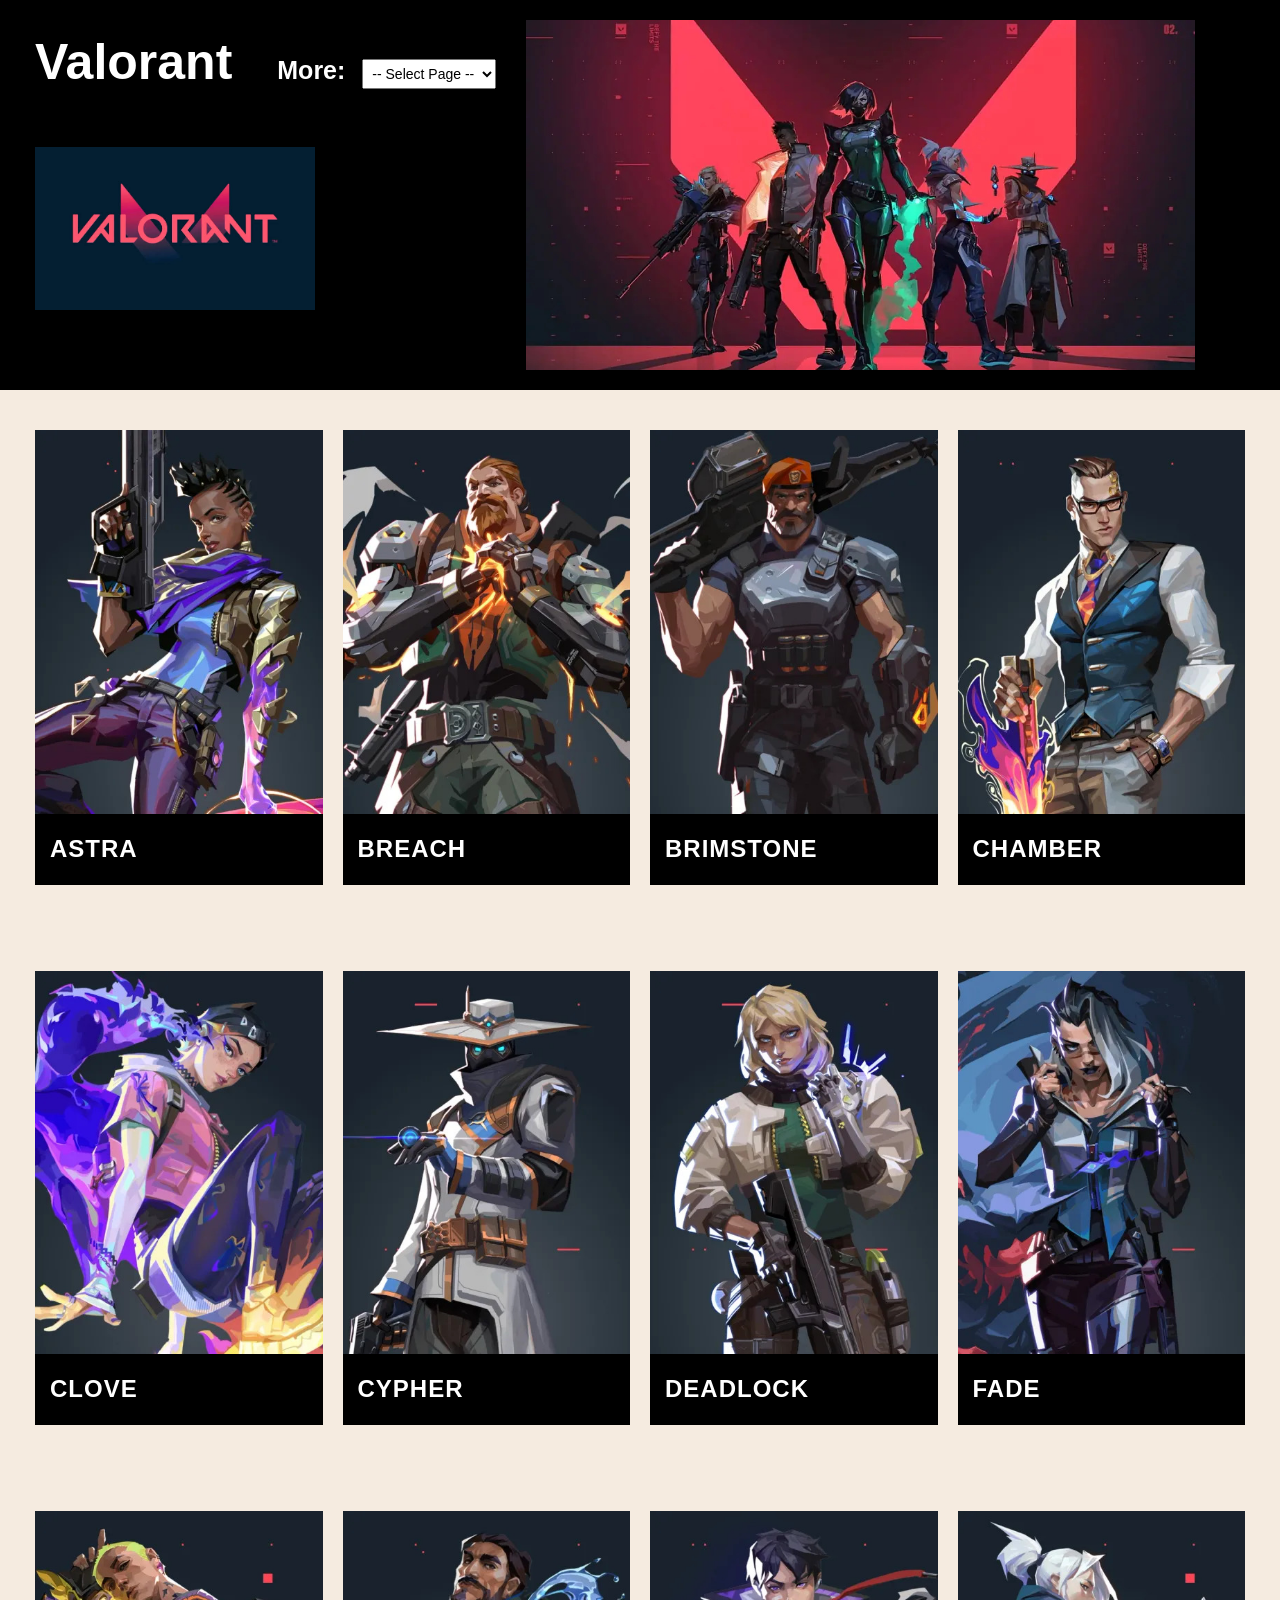
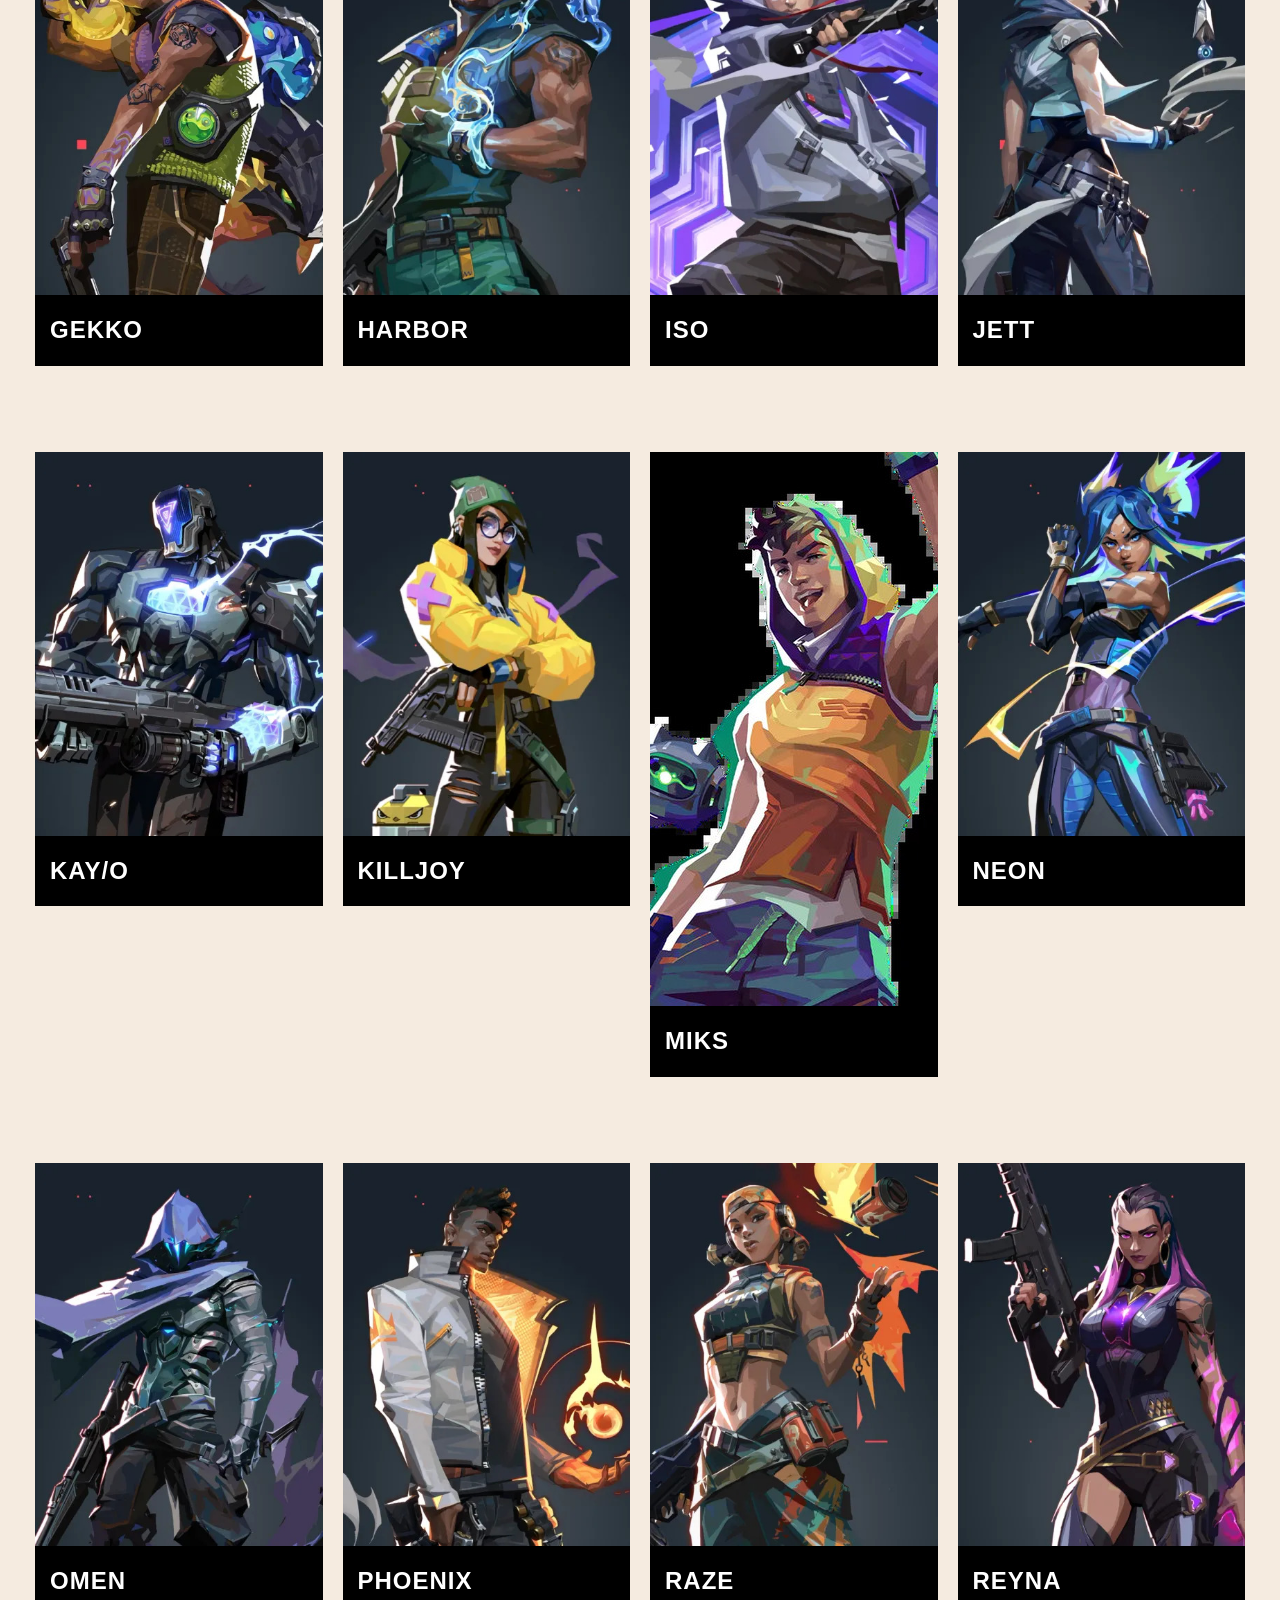
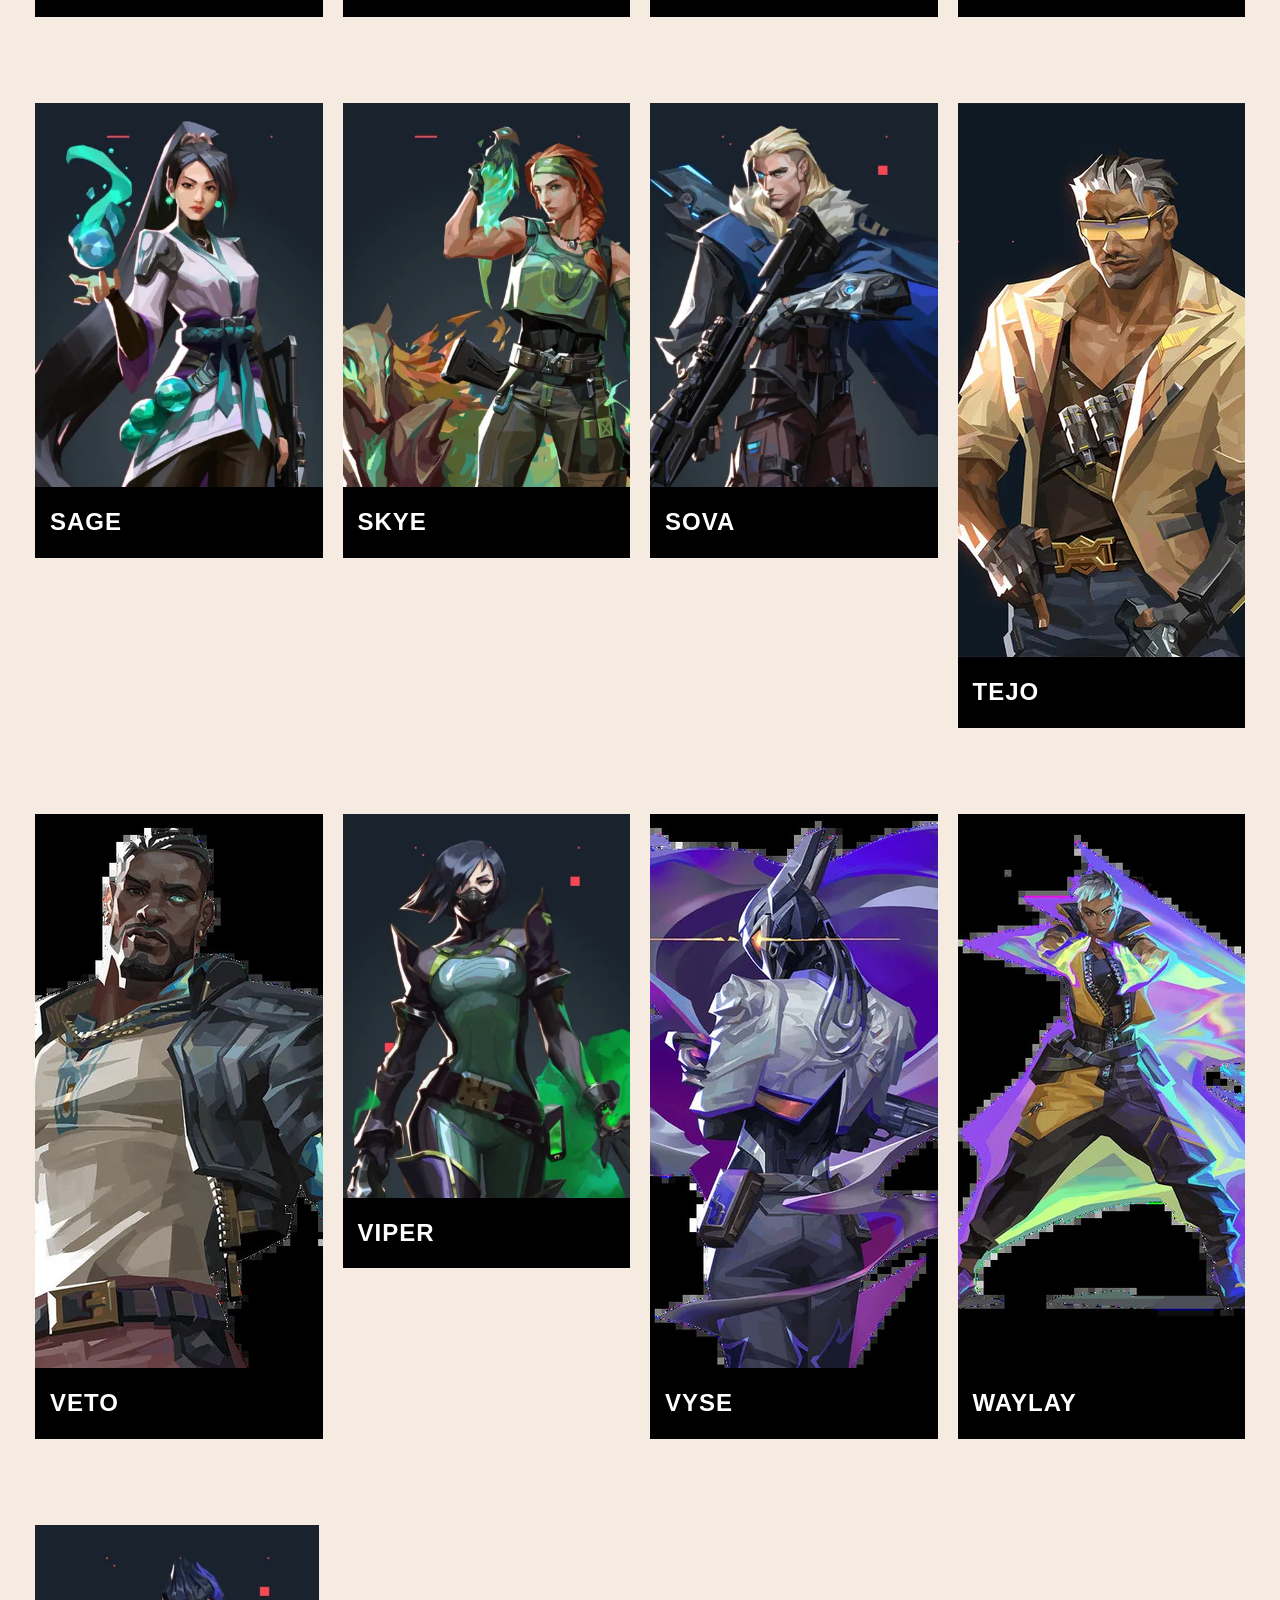
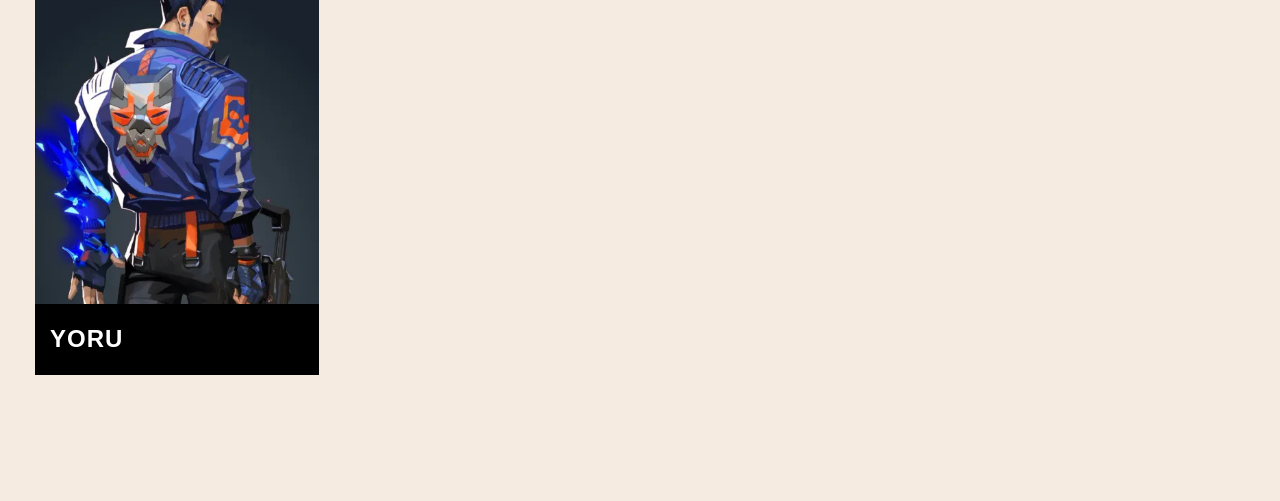
==== agents.html @ a20f8af3 "Update agents.html" ====
<!DOCTYPE html>
<html lang="en">

<head>
    <meta charset="UTF-8">
    <meta http-equiv="X-UA-Compatible" content="IE=edge">
    <meta name="viewport" content="width=device-width, initial-scale=1.0">
    <title>VALORANT</title>
    <link rel="stylesheet" href="style.css">
</head>

<body>
     <div class="head">
        <div class="head-banner">
            <div class="text">
                <h1 id="main" style="font-size: 50px; margin: 0;">Valorant</h1>
                <div class="more-select" style="font-size: 25px; font-weight: bold;">
                    <label for="more-pages">More: </label>
                    <select id="more-pages" class="more-pages" onchange="if (this.value) window.location.href=this.value;">
                        <option value="">-- Select Page --</option>
                        <option value="index.html">Home</option>
                        <option value="agents.html">Agents Gallery</option>
                        <option value="maps.html">Maps</option>
                    </select>
                </div>
            </div>
                <img src="images/logo.jpg" alt="Logo" class="logo">
        </div>
        <img src="images/valorant.jpg" alt="valorant" style="max-height: 350px; width: auto; object-fit: contain; display: block; flex-shrink: 0;">
    </div>
  <main>
    <div style="display: flex; gap: 20px; width: 100%; margin-bottom: 30px; align-items: stretch;"">
      <div style="flex: 1; display: flex; flex-direction: column;">
        <img src="images/astra.jpg" alt="astra" style="width: 100%; height: auto; display: block; object-fit: cover;">
        <div style="background-color: #000000; padding: 15px;">
            <h3 style="font-family: 'Impact', 'Arial Black', sans-serif; font-size: 24px; text-transform: uppercase; letter-spacing: 1px; color: #ffffff; margin: 0;">ASTRA</h3>
        </div>
      </div>
      <div style="flex: 1; display: flex; flex-direction: column;">
        <img src="images/breach.jpg" alt="breach" style="width: 100%; height: auto; display: block; object-fit: cover;">
        <div style="background-color: #000000; padding: 15px;">
            <h3 style="font-family: 'Impact', 'Arial Black', sans-serif; font-size: 24px; text-transform: uppercase; letter-spacing: 1px; color: #ffffff; margin: 0;">BREACH</h3>
        </div>
      </div>
      <div style="flex: 1; display: flex; flex-direction: column;">
        <img src="images/brimstone.jpg" alt="brimstone" style="width: 100%; height: auto; display: block; object-fit: cover;">
        <div style="background-color: #000000; padding: 15px;">
            <h3 style="font-family: 'Impact', 'Arial Black', sans-serif; font-size: 24px; text-transform: uppercase; letter-spacing: 1px; color: #ffffff; margin: 0;">BRIMSTONE</h3>
        </div>
      </div>
      <div style="flex: 1; display: flex; flex-direction: column;">
        <img src="images/chamber.jpg" alt="chamber" style="width: 100%; height: auto; display: block; object-fit: cover;">
        <div style="background-color: #000000; padding: 15px;">
            <h3 style="font-family: 'Impact', 'Arial Black', sans-serif; font-size: 24px; text-transform: uppercase; letter-spacing: 1px; color: #ffffff; margin: 0;">CHAMBER</h3>
        </div>
    </div>
    </div>

  <div style="display: flex; gap: 20px; width: 100%; margin-bottom: 30px; align-items: stretch;"">
      <div style="flex: 1; display: flex; flex-direction: column;">
        <img src="images/clove.jpg" alt="clove" style="width: 100%; height: auto; display: block; object-fit: cover;">
        <div style="background-color: #000000; padding: 15px;">
            <h3 style="font-family: 'Impact', 'Arial Black', sans-serif; font-size: 24px; text-transform: uppercase; letter-spacing: 1px; color: #ffffff; margin: 0;">CLOVE</h3>
        </div>
      </div>
      <div style="flex: 1; display: flex; flex-direction: column;">
        <img src="images/cypher.jpg" alt="cypher" style="width: 100%; height: auto; display: block; object-fit: cover;">
        <div style="background-color: #000000; padding: 15px;">
            <h3 style="font-family: 'Impact', 'Arial Black', sans-serif; font-size: 24px; text-transform: uppercase; letter-spacing: 1px; color: #ffffff; margin: 0;">CYPHER</h3>
        </div>
      </div>
      <div style="flex: 1; display: flex; flex-direction: column;">
        <img src="images/deadlock.jpg" alt="deadlock" style="width: 100%; height: auto; display: block; object-fit: cover;">
        <div style="background-color: #000000; padding: 15px;">
            <h3 style="font-family: 'Impact', 'Arial Black', sans-serif; font-size: 24px; text-transform: uppercase; letter-spacing: 1px; color: #ffffff; margin: 0;">DEADLOCK</h3>
        </div>
      </div>
      <div style="flex: 1; display: flex; flex-direction: column;">
        <img src="images/fade.jpg" alt="fade" style="width: 100%; height: auto; display: block; object-fit: cover;">
        <div style="background-color: #000000; padding: 15px;">
            <h3 style="font-family: 'Impact', 'Arial Black', sans-serif; font-size: 24px; text-transform: uppercase; letter-spacing: 1px; color: #ffffff; margin: 0;">FADE</h3>
        </div>
    </div>
  </div>

    <div style="display: flex; gap: 20px; width: 100%; margin-bottom: 30px; align-items: stretch;"">
      <div style="flex: 1; display: flex; flex-direction: column;">
        <img src="images/gekko.jpg" alt="gekko" style="width: 100%; height: auto; display: block; object-fit: cover;">
        <div style="background-color: #000000; padding: 15px;">
            <h3 style="font-family: 'Impact', 'Arial Black', sans-serif; font-size: 24px; text-transform: uppercase; letter-spacing: 1px; color: #ffffff; margin: 0;">GEKKO</h3>
        </div>
      </div>
      <div style="flex: 1; display: flex; flex-direction: column;">
        <img src="images/harbor.jpg" alt="harbor" style="width: 100%; height: auto; display: block; object-fit: cover;">
        <div style="background-color: #000000; padding: 15px;">
            <h3 style="font-family: 'Impact', 'Arial Black', sans-serif; font-size: 24px; text-transform: uppercase; letter-spacing: 1px; color: #ffffff; margin: 0;">HARBOR</h3>
        </div>
      </div>
      <div style="flex: 1; display: flex; flex-direction: column;">
        <img src="images/iso.jpg" alt="iso" style="width: 100%; height: auto; display: block; object-fit: cover;">
        <div style="background-color: #000000; padding: 15px;">
            <h3 style="font-family: 'Impact', 'Arial Black', sans-serif; font-size: 24px; text-transform: uppercase; letter-spacing: 1px; color: #ffffff; margin: 0;">ISO</h3>
        </div>
      </div>
      <div style="flex: 1; display: flex; flex-direction: column;">
        <img src="images/jett.jpg" alt="jett" style="width: 100%; height: auto; display: block; object-fit: cover;">
        <div style="background-color: #000000; padding: 15px;">
            <h3 style="font-family: 'Impact', 'Arial Black', sans-serif; font-size: 24px; text-transform: uppercase; letter-spacing: 1px; color: #ffffff; margin: 0;">JETT</h3>
        </div>
    </div>
    </div>

    <div style="display: flex; gap: 20px; width: 100%; margin-bottom: 30px; align-items: stretch;"">
      <div style="flex: 1; display: flex; flex-direction: column;">
        <img src="images/kayo.jpg" alt="kayo" style="width: 100%; height: auto; display: block; object-fit: cover;">
        <div style="background-color: #000000; padding: 15px;">
            <h3 style="font-family: 'Impact', 'Arial Black', sans-serif; font-size: 24px; text-transform: uppercase; letter-spacing: 1px; color: #ffffff; margin: 0;">KAY/O</h3>
        </div>
      </div>
      <div style="flex: 1; display: flex; flex-direction: column;">
        <img src="images/killjoy.jpg" alt="killjoy" style="width: 100%; height: auto; display: block; object-fit: cover;">
        <div style="background-color: #000000; padding: 15px;">
            <h3 style="font-family: 'Impact', 'Arial Black', sans-serif; font-size: 24px; text-transform: uppercase; letter-spacing: 1px; color: #ffffff; margin: 0;">KILLJOY</h3>
        </div>
      </div>
      <div style="flex: 1; display: flex; flex-direction: column;">
        <img src="images/miks.jpg" alt="miks" style="width: 100%; height: 554px; display: block; object-fit: cover;">
        <div style="background-color: #000000; padding: 15px;">
            <h3 style="font-family: 'Impact', 'Arial Black', sans-serif; font-size: 24px; text-transform: uppercase; letter-spacing: 1px; color: #ffffff; margin: 0;">MIKS</h3>
        </div>
      </div>
      <div style="flex: 1; display: flex; flex-direction: column;">
        <img src="images/neon.jpg" alt="neon" style="width: 100%; height: auto; display: block; object-fit: cover;">
        <div style="background-color: #000000; padding: 15px;">
            <h3 style="font-family: 'Impact', 'Arial Black', sans-serif; font-size: 24px; text-transform: uppercase; letter-spacing: 1px; color: #ffffff; margin: 0;">NEON</h3>
        </div>
    </div>
</div>

    <div style="display: flex; gap: 20px; width: 100%; margin-bottom: 30px; align-items: stretch;"">
      <div style="flex: 1; display: flex; flex-direction: column;">
        <img src="images/omen.jpg" alt="omen" style="width: 100%; height: auto; display: block; object-fit: cover;">
        <div style="background-color: #000000; padding: 15px;">
            <h3 style="font-family: 'Impact', 'Arial Black', sans-serif; font-size: 24px; text-transform: uppercase; letter-spacing: 1px; color: #ffffff; margin: 0;">OMEN</h3>
        </div>
      </div>
      <div style="flex: 1; display: flex; flex-direction: column;">
        <img src="images/phoenix.jpg" alt="phoenix" style="width: 100%; height: auto; display: block; object-fit: cover;">
        <div style="background-color: #000000; padding: 15px;">
            <h3 style="font-family: 'Impact', 'Arial Black', sans-serif; font-size: 24px; text-transform: uppercase; letter-spacing: 1px; color: #ffffff; margin: 0;">PHOENIX</h3>
        </div>
      </div>
      <div style="flex: 1; display: flex; flex-direction: column;">
        <img src="images/raze.jpg" alt="raze" style="width: 100%; height: auto; display: block; object-fit: cover;">
        <div style="background-color: #000000; padding: 15px;">
            <h3 style="font-family: 'Impact', 'Arial Black', sans-serif; font-size: 24px; text-transform: uppercase; letter-spacing: 1px; color: #ffffff; margin: 0;">RAZE</h3>
        </div>
      </div>
      <div style="flex: 1; display: flex; flex-direction: column;">
        <img src="images/reyna.jpg" alt="reyna" style="width: 100%; height: auto; display: block; object-fit: cover;">
        <div style="background-color: #000000; padding: 15px;">
            <h3 style="font-family: 'Impact', 'Arial Black', sans-serif; font-size: 24px; text-transform: uppercase; letter-spacing: 1px; color: #ffffff; margin: 0;">REYNA</h3>
        </div>
    </div>
    </div>

    <div style="display: flex; gap: 20px; width: 100%; margin-bottom: 30px; align-items: stretch;"">
      <div style="flex: 1; display: flex; flex-direction: column;">
        <img src="images/sage.jpg" alt="sage" style="width: 100%; height: auto; display: block; object-fit: cover;">
        <div style="background-color: #000000; padding: 15px;">
            <h3 style="font-family: 'Impact', 'Arial Black', sans-serif; font-size: 24px; text-transform: uppercase; letter-spacing: 1px; color: #ffffff; margin: 0;">SAGE</h3>
        </div>
      </div>
      <div style="flex: 1; display: flex; flex-direction: column;">
        <img src="images/skye.jpg" alt="skye" style="width: 100%; height: auto; display: block; object-fit: cover;">
        <div style="background-color: #000000; padding: 15px;">
            <h3 style="font-family: 'Impact', 'Arial Black', sans-serif; font-size: 24px; text-transform: uppercase; letter-spacing: 1px; color: #ffffff; margin: 0;">SKYE</h3>
        </div>
      </div>
      <div style="flex: 1; display: flex; flex-direction: column;">
        <img src="images/sova.jpg" alt="sova" style="width: 100%; height: auto; display: block; object-fit: cover;">
        <div style="background-color: #000000; padding: 15px;">
            <h3 style="font-family: 'Impact', 'Arial Black', sans-serif; font-size: 24px; text-transform: uppercase; letter-spacing: 1px; color: #ffffff; margin: 0;">SOVA</h3>
        </div>
      </div>
      <div style="flex: 1; display: flex; flex-direction: column;">
        <img src="images/tejo.jpg" alt="tejo" style="width: 100%; height: 554px; display: block; object-fit: cover;">
        <div style="background-color: #000000; padding: 15px;">
            <h3 style="font-family: 'Impact', 'Arial Black', sans-serif; font-size: 24px; text-transform: uppercase; letter-spacing: 1px; color: #ffffff; margin: 0;">TEJO</h3>
        </div>
    </div>
    </div>

    <div style="display: flex; gap: 20px; width: 100%; margin-bottom: 30px; align-items: stretch;"">
      <div style="flex: 1; display: flex; flex-direction: column;">
        <img src="images/veto.jpg" alt="veto" style="width: 100%; height: 554px; display: block; object-fit: cover;">
        <div style="background-color: #000000; padding: 15px;">
            <h3 style="font-family: 'Impact', 'Arial Black', sans-serif; font-size: 24px; text-transform: uppercase; letter-spacing: 1px; color: #ffffff; margin: 0;">VETO</h3>
        </div>
      </div>
      <div style="flex: 1; display: flex; flex-direction: column;">
        <img src="images/viper.jpg" alt="viper" style="width: 100%; height: auto; display: block; object-fit: cover;">
        <div style="background-color: #000000; padding: 15px;">
            <h3 style="font-family: 'Impact', 'Arial Black', sans-serif; font-size: 24px; text-transform: uppercase; letter-spacing: 1px; color: #ffffff; margin: 0;">VIPER</h3>
        </div>
      </div>
      <div style="flex: 1; display: flex; flex-direction: column;">
        <img src="images/vyse.jpg" alt="vyse" style="width: 100%; height: 554px; display: block; object-fit: cover;">
        <div style="background-color: #000000; padding: 15px;">
            <h3 style="font-family: 'Impact', 'Arial Black', sans-serif; font-size: 24px; text-transform: uppercase; letter-spacing: 1px; color: #ffffff; margin: 0;">VYSE</h3>
        </div>
      </div>
      <div style="flex: 1; display: flex; flex-direction: column;">
        <img src="images/waylay.jpg" alt="waylay" style="width: 100%; height: 554px; display: block; object-fit: cover;">
        <div style="background-color: #000000; padding: 15px;">
            <h3 style="font-family: 'Impact', 'Arial Black', sans-serif; font-size: 24px; text-transform: uppercase; letter-spacing: 1px; color: #ffffff; margin: 0;">WAYLAY</h3>
        </div>
    </div>
    </div>

    <div style="display: flex; gap: 20px; width: 100%; margin-bottom: 30px;">
      <div style="width: 23.5%; display: flex; flex-direction: column; flex-shrink: 0;">
        <img src="images/yoru.jpg" alt="yoru" style="width: 100%; height: auto; display: block; object-fit: cover;">
        <div style="background-color: #000000; padding: 15px;">
            <h3 style="font-family: 'Impact', 'Arial Black', sans-serif; font-size: 24px; text-transform: uppercase; letter-spacing: 1px; color: #ffffff; margin: 0;">YORU</h3>
        </div>
      </div>
    </div>
      </main>
      </body>
      </html>
---- style.css ----
* {
    margin: 0;
    padding: 0;
    box-sizing: border-box;
}
html, body {
    background-color: #f5ebe0; 
    color: #333333;
    font-family: Arial, sans-serif;
    width: 100%;
    line-height: 1.7; 
}
.head {
    display: flex;
    align-items: stretch;
    justify-content: flex-start;
    gap: 30px;
    background-color: #000000;
    color: #ffffff;
    padding: 20px 35px;
    width: 100%;
}
.head-banner {
    display: flex;
    flex-direction: column;
    gap: 17px;
    flex-shrink: 0;
}
.text {
    display: flex;
    align-items: baseline;
    gap: 45px;
}
h1 {
    font-size: 50px;
}
.more-select {
    font-size: 25px;
    font-weight: bold;
}
.more-pages {
    padding: 5px;
    font-size: 14px;
    cursor: pointer;
    margin-left: 10px;
}
.logo {
    width: 280px;
    height: auto;
    object-fit: contain;
    align-self: flex-start;
    margin-top: 25px;
}
main {
    width: 100%;
    padding: 40px 35px;
}
main div {
    margin-bottom: 28px;
}
main ul {
    padding-left: 35px;
    margin-top: 10px;
    margin-bottom: 15px;
}
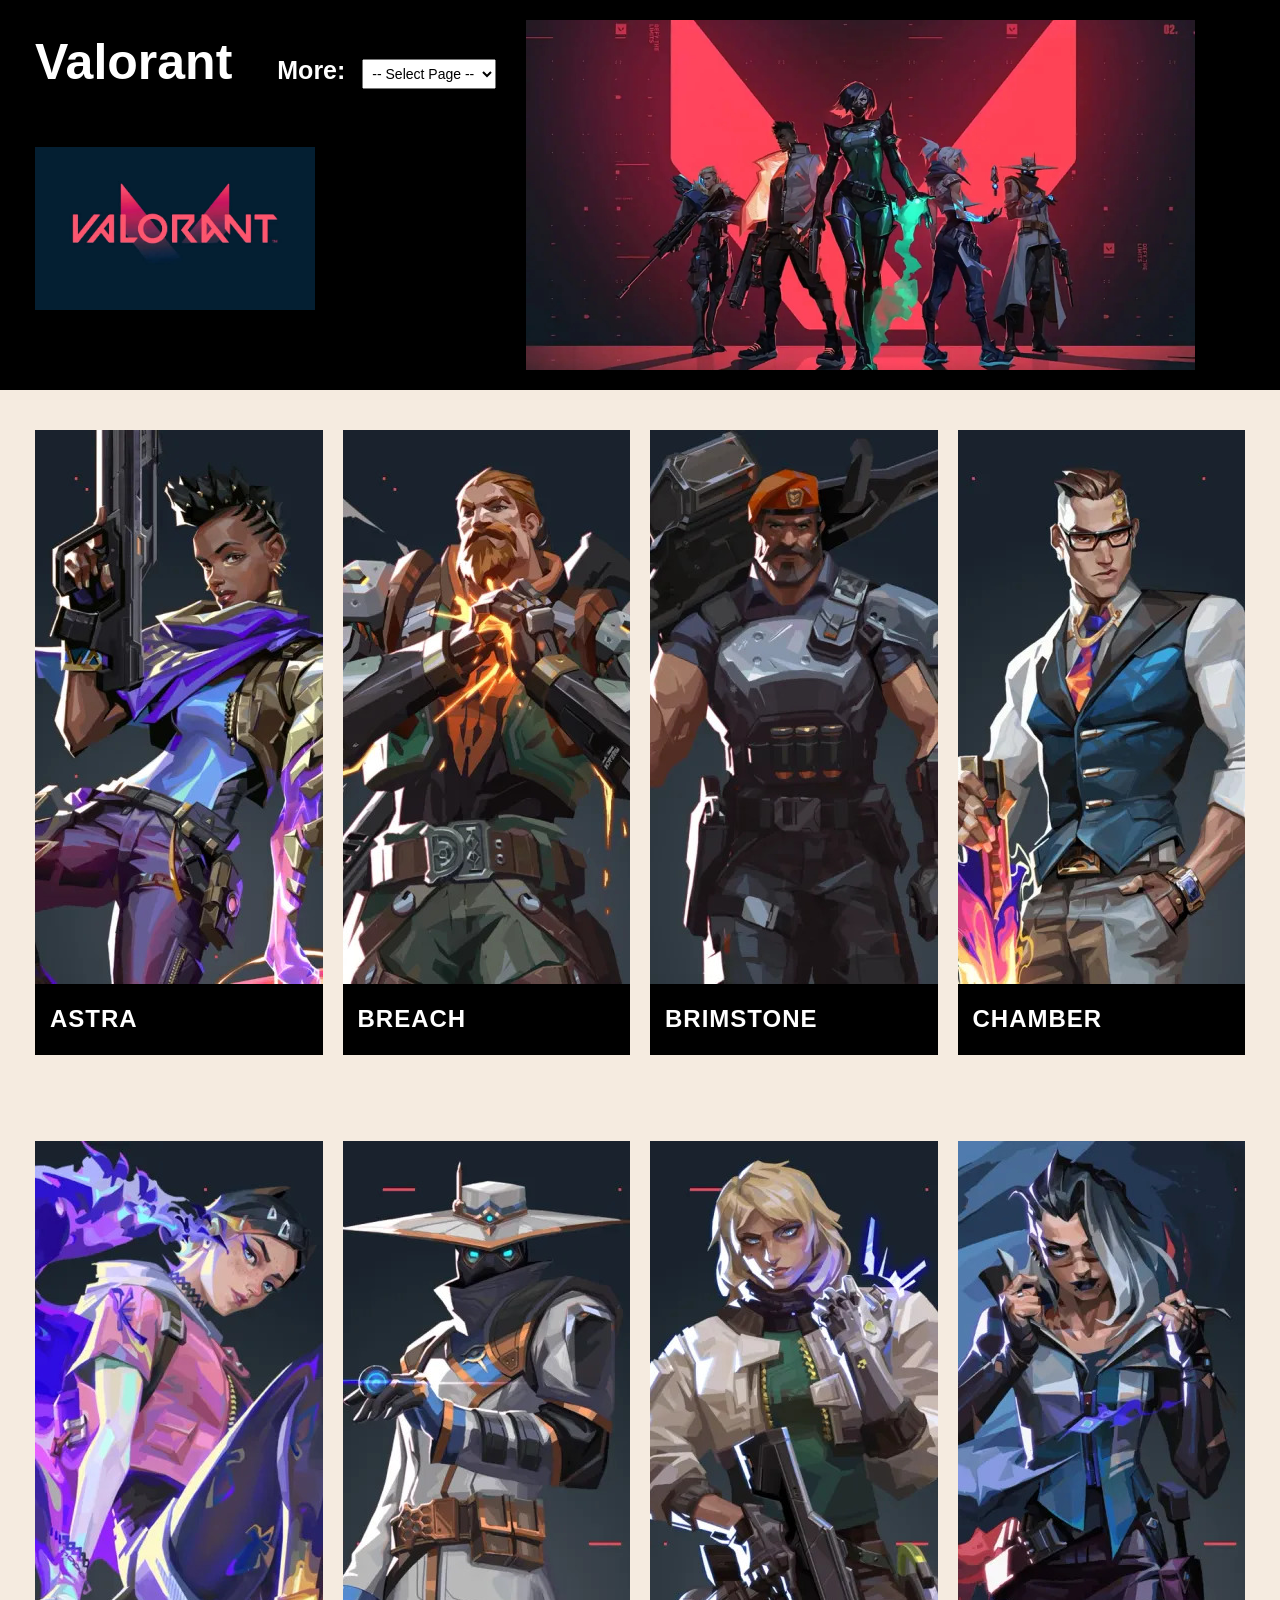
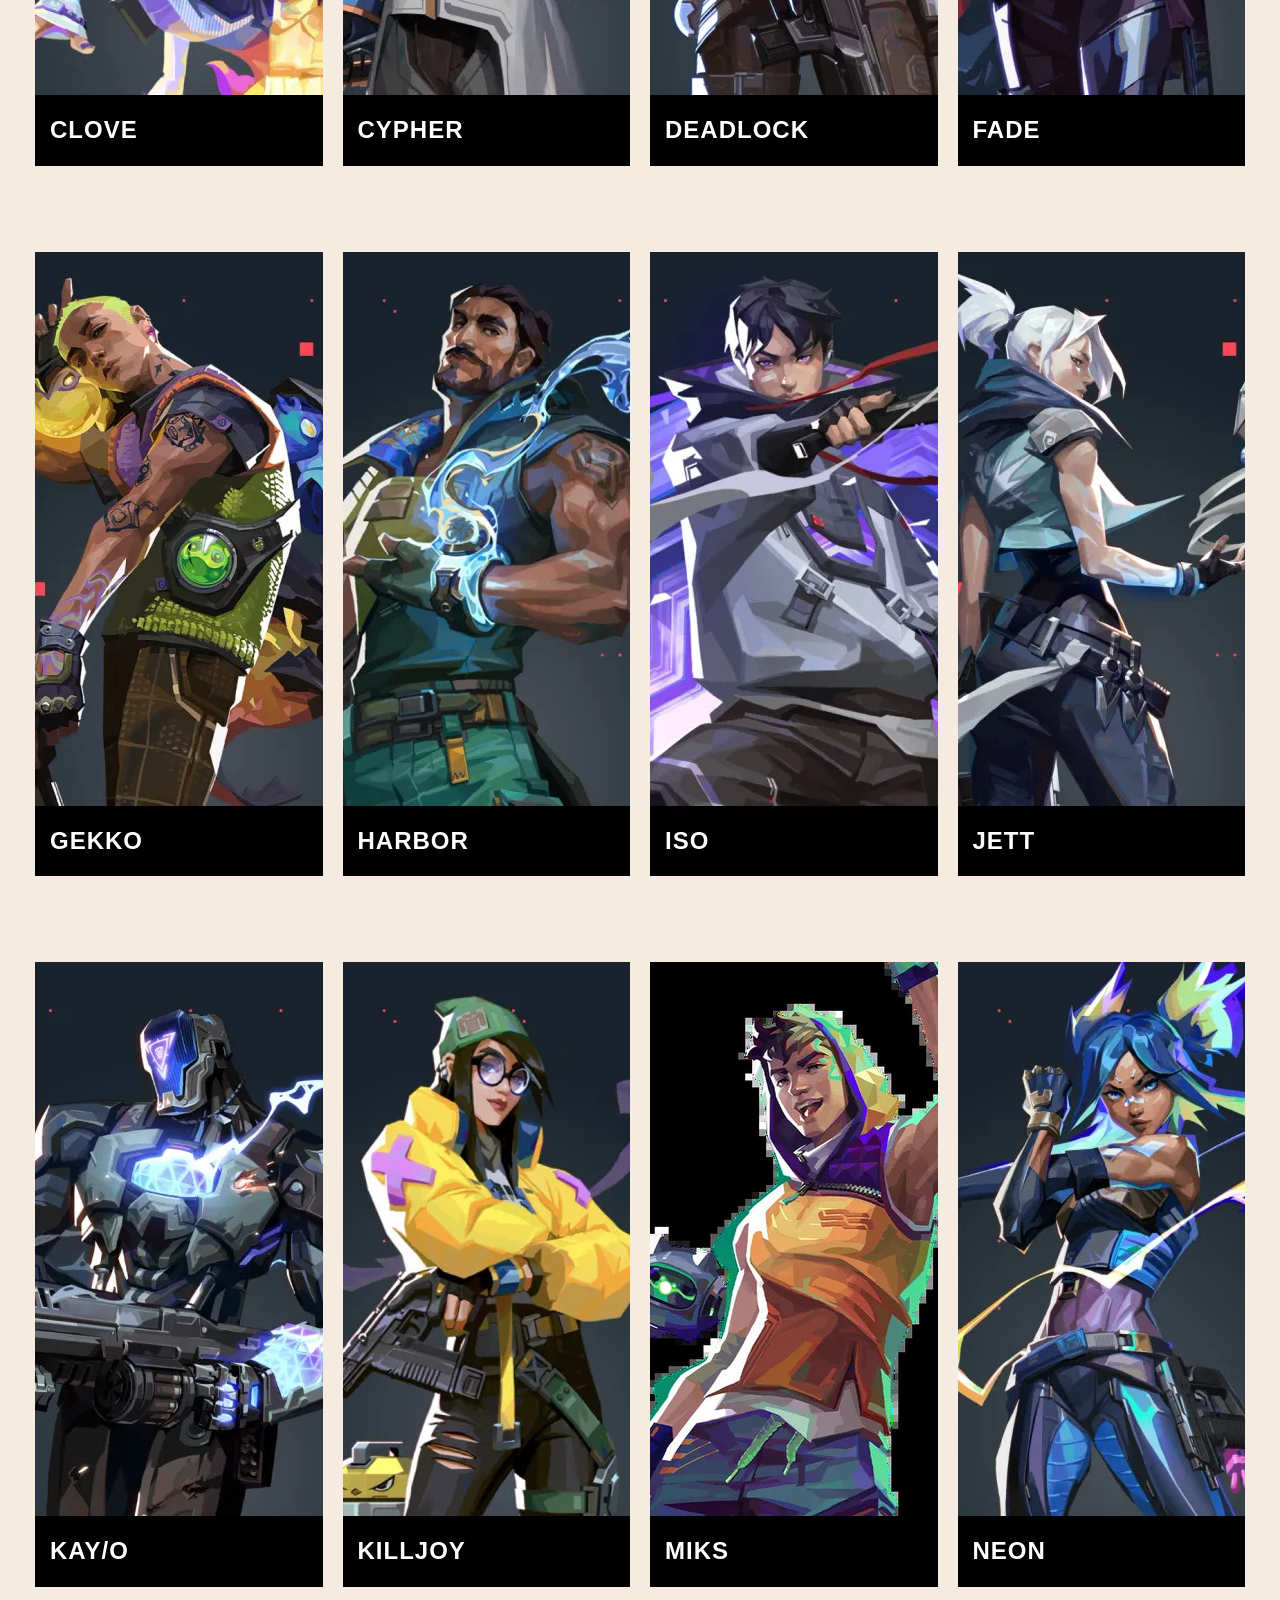
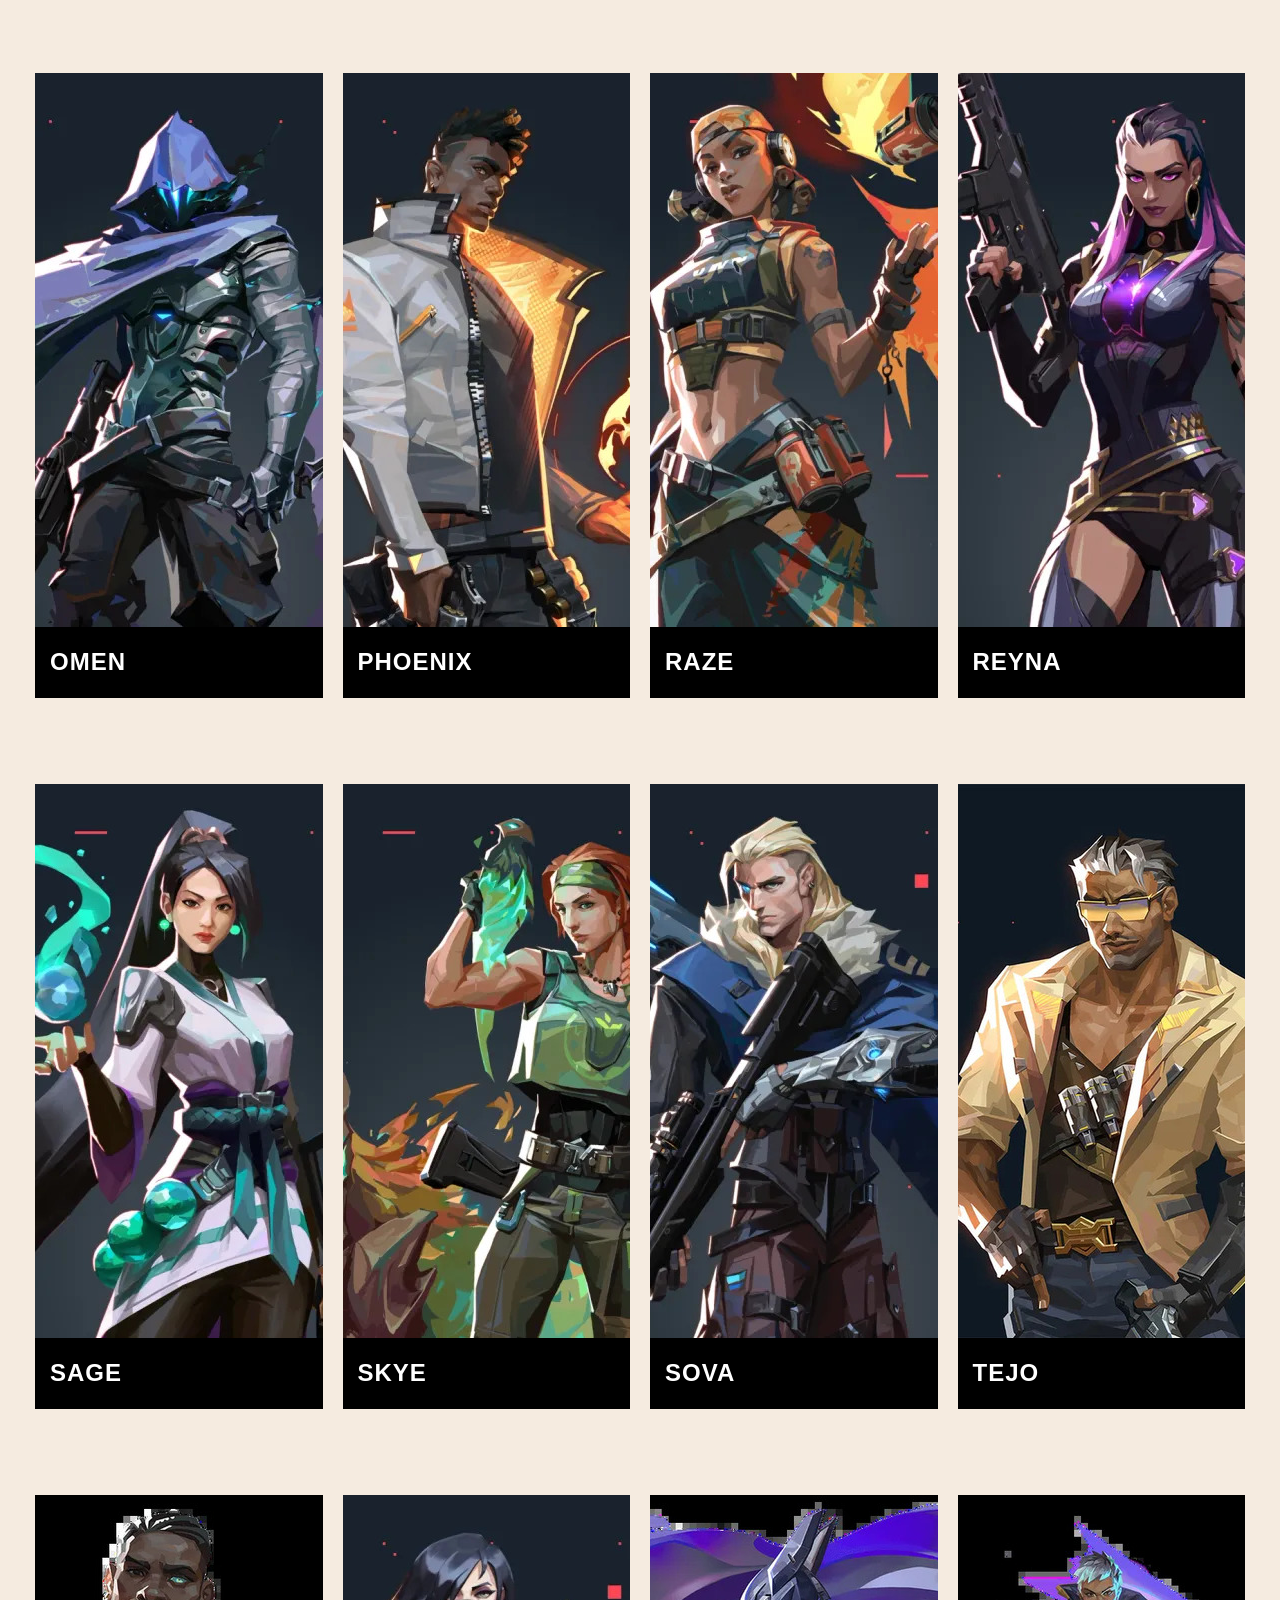
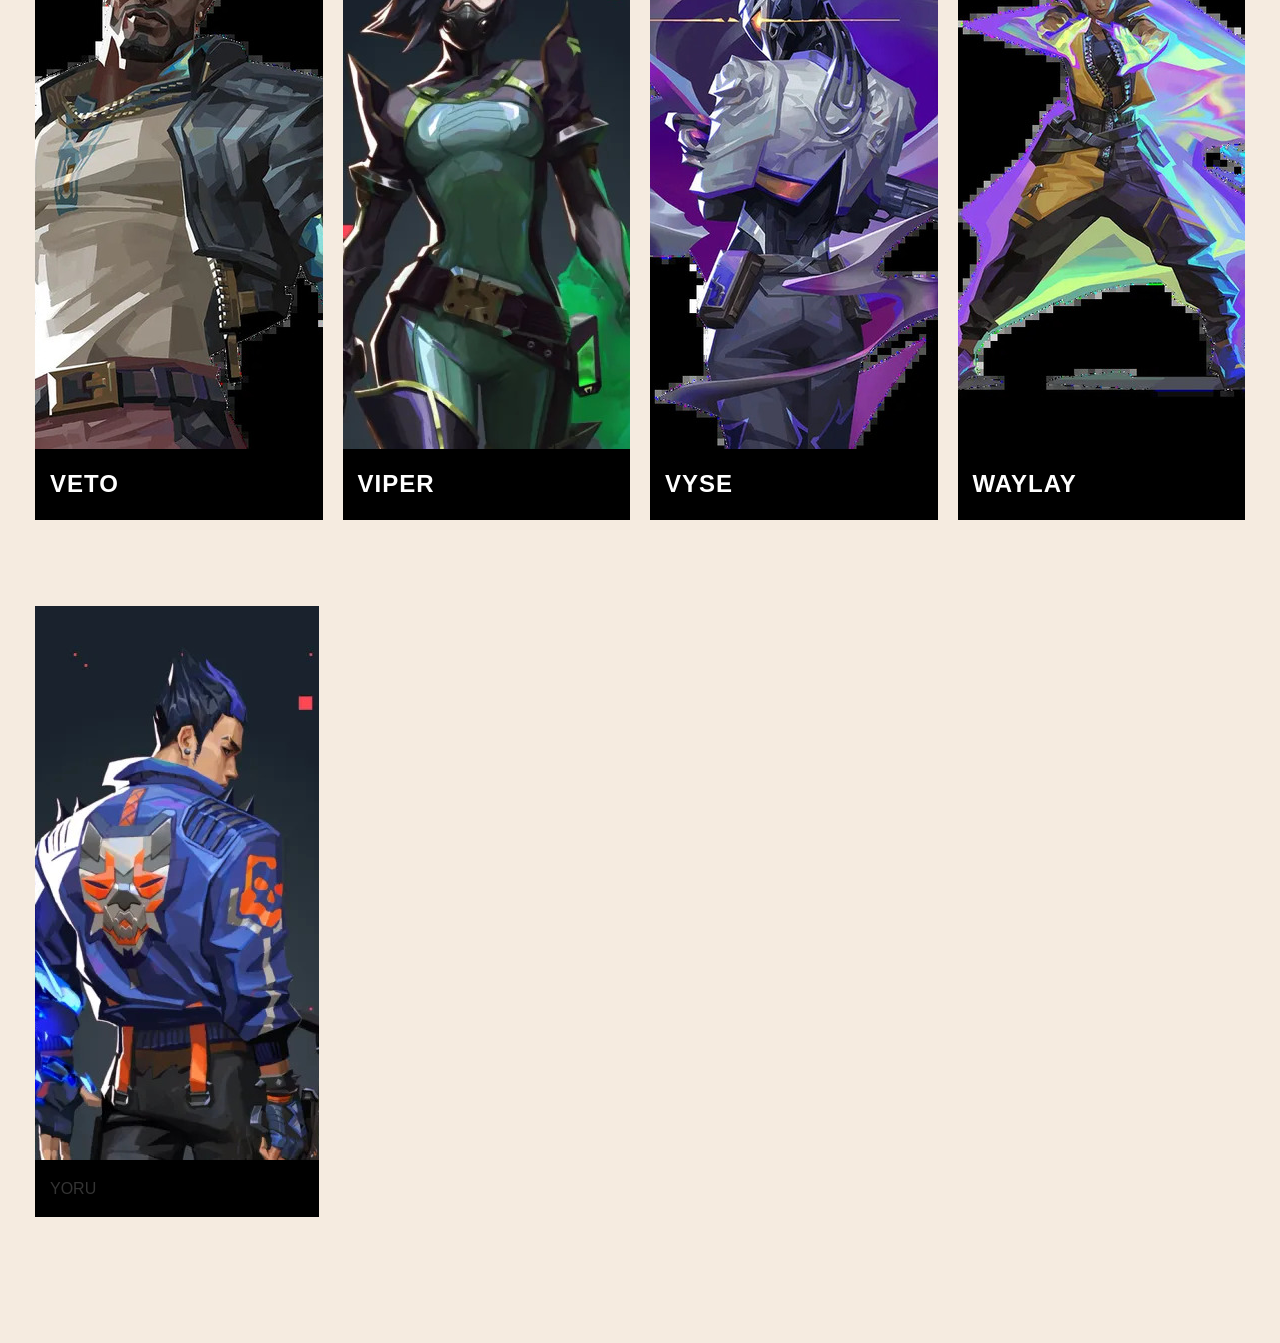
==== commit 7cd13f3b: "Update agents.html" ====
--- a/agents.html
+++ b/agents.html
@@ -31,25 +31,25 @@
   <main>
     <div style="display: flex; gap: 20px; width: 100%; margin-bottom: 30px; align-items: stretch;"">
       <div style="flex: 1; display: flex; flex-direction: column;">
-        <img src="images/astra.jpg" alt="astra" style="width: 100%; height: auto; display: block; object-fit: cover;">
+        <img src="images/astra.jpg" alt="astra" style="width: 100%; height: 554px; display: block; object-fit: cover;">
         <div style="background-color: #000000; padding: 15px;">
             <h3 style="font-family: 'Impact', 'Arial Black', sans-serif; font-size: 24px; text-transform: uppercase; letter-spacing: 1px; color: #ffffff; margin: 0;">ASTRA</h3>
         </div>
       </div>
       <div style="flex: 1; display: flex; flex-direction: column;">
-        <img src="images/breach.jpg" alt="breach" style="width: 100%; height: auto; display: block; object-fit: cover;">
+        <img src="images/breach.jpg" alt="breach" style="width: 100%; height: 554px; display: block; object-fit: cover;">
         <div style="background-color: #000000; padding: 15px;">
             <h3 style="font-family: 'Impact', 'Arial Black', sans-serif; font-size: 24px; text-transform: uppercase; letter-spacing: 1px; color: #ffffff; margin: 0;">BREACH</h3>
         </div>
       </div>
       <div style="flex: 1; display: flex; flex-direction: column;">
-        <img src="images/brimstone.jpg" alt="brimstone" style="width: 100%; height: auto; display: block; object-fit: cover;">
+        <img src="images/brimstone.jpg" alt="brimstone" style="width: 100%; height: 554px; display: block; object-fit: cover;">
         <div style="background-color: #000000; padding: 15px;">
             <h3 style="font-family: 'Impact', 'Arial Black', sans-serif; font-size: 24px; text-transform: uppercase; letter-spacing: 1px; color: #ffffff; margin: 0;">BRIMSTONE</h3>
         </div>
       </div>
       <div style="flex: 1; display: flex; flex-direction: column;">
-        <img src="images/chamber.jpg" alt="chamber" style="width: 100%; height: auto; display: block; object-fit: cover;">
+        <img src="images/chamber.jpg" alt="chamber" style="width: 100%; height: 554px; display: block; object-fit: cover;">
         <div style="background-color: #000000; padding: 15px;">
             <h3 style="font-family: 'Impact', 'Arial Black', sans-serif; font-size: 24px; text-transform: uppercase; letter-spacing: 1px; color: #ffffff; margin: 0;">CHAMBER</h3>
         </div>
@@ -58,25 +58,25 @@
 
   <div style="display: flex; gap: 20px; width: 100%; margin-bottom: 30px; align-items: stretch;"">
       <div style="flex: 1; display: flex; flex-direction: column;">
-        <img src="images/clove.jpg" alt="clove" style="width: 100%; height: auto; display: block; object-fit: cover;">
+        <img src="images/clove.jpg" alt="clove" style="width: 100%; height: 554px; display: block; object-fit: cover;">
         <div style="background-color: #000000; padding: 15px;">
             <h3 style="font-family: 'Impact', 'Arial Black', sans-serif; font-size: 24px; text-transform: uppercase; letter-spacing: 1px; color: #ffffff; margin: 0;">CLOVE</h3>
         </div>
       </div>
       <div style="flex: 1; display: flex; flex-direction: column;">
-        <img src="images/cypher.jpg" alt="cypher" style="width: 100%; height: auto; display: block; object-fit: cover;">
+        <img src="images/cypher.jpg" alt="cypher" style="width: 100%; height: 554px; display: block; object-fit: cover;">
         <div style="background-color: #000000; padding: 15px;">
             <h3 style="font-family: 'Impact', 'Arial Black', sans-serif; font-size: 24px; text-transform: uppercase; letter-spacing: 1px; color: #ffffff; margin: 0;">CYPHER</h3>
         </div>
       </div>
       <div style="flex: 1; display: flex; flex-direction: column;">
-        <img src="images/deadlock.jpg" alt="deadlock" style="width: 100%; height: auto; display: block; object-fit: cover;">
+        <img src="images/deadlock.jpg" alt="deadlock" style="width: 100%; height: 554px; display: block; object-fit: cover;">
         <div style="background-color: #000000; padding: 15px;">
             <h3 style="font-family: 'Impact', 'Arial Black', sans-serif; font-size: 24px; text-transform: uppercase; letter-spacing: 1px; color: #ffffff; margin: 0;">DEADLOCK</h3>
         </div>
       </div>
       <div style="flex: 1; display: flex; flex-direction: column;">
-        <img src="images/fade.jpg" alt="fade" style="width: 100%; height: auto; display: block; object-fit: cover;">
+        <img src="images/fade.jpg" alt="fade" style="width: 100%; height: 554px; display: block; object-fit: cover;">
         <div style="background-color: #000000; padding: 15px;">
             <h3 style="font-family: 'Impact', 'Arial Black', sans-serif; font-size: 24px; text-transform: uppercase; letter-spacing: 1px; color: #ffffff; margin: 0;">FADE</h3>
         </div>
@@ -85,25 +85,25 @@
 
     <div style="display: flex; gap: 20px; width: 100%; margin-bottom: 30px; align-items: stretch;"">
       <div style="flex: 1; display: flex; flex-direction: column;">
-        <img src="images/gekko.jpg" alt="gekko" style="width: 100%; height: auto; display: block; object-fit: cover;">
+        <img src="images/gekko.jpg" alt="gekko" style="width: 100%; height: 554px; display: block; object-fit: cover;">
         <div style="background-color: #000000; padding: 15px;">
             <h3 style="font-family: 'Impact', 'Arial Black', sans-serif; font-size: 24px; text-transform: uppercase; letter-spacing: 1px; color: #ffffff; margin: 0;">GEKKO</h3>
         </div>
       </div>
       <div style="flex: 1; display: flex; flex-direction: column;">
-        <img src="images/harbor.jpg" alt="harbor" style="width: 100%; height: auto; display: block; object-fit: cover;">
+        <img src="images/harbor.jpg" alt="harbor" style="width: 100%; height: 554px; display: block; object-fit: cover;">
         <div style="background-color: #000000; padding: 15px;">
             <h3 style="font-family: 'Impact', 'Arial Black', sans-serif; font-size: 24px; text-transform: uppercase; letter-spacing: 1px; color: #ffffff; margin: 0;">HARBOR</h3>
         </div>
       </div>
       <div style="flex: 1; display: flex; flex-direction: column;">
-        <img src="images/iso.jpg" alt="iso" style="width: 100%; height: auto; display: block; object-fit: cover;">
+        <img src="images/iso.jpg" alt="iso" style="width: 100%; height: 554px; display: block; object-fit: cover;">
         <div style="background-color: #000000; padding: 15px;">
             <h3 style="font-family: 'Impact', 'Arial Black', sans-serif; font-size: 24px; text-transform: uppercase; letter-spacing: 1px; color: #ffffff; margin: 0;">ISO</h3>
         </div>
       </div>
       <div style="flex: 1; display: flex; flex-direction: column;">
-        <img src="images/jett.jpg" alt="jett" style="width: 100%; height: auto; display: block; object-fit: cover;">
+        <img src="images/jett.jpg" alt="jett" style="width: 100%; height: 554px; display: block; object-fit: cover;">
         <div style="background-color: #000000; padding: 15px;">
             <h3 style="font-family: 'Impact', 'Arial Black', sans-serif; font-size: 24px; text-transform: uppercase; letter-spacing: 1px; color: #ffffff; margin: 0;">JETT</h3>
         </div>
@@ -112,13 +112,13 @@
 
     <div style="display: flex; gap: 20px; width: 100%; margin-bottom: 30px; align-items: stretch;"">
       <div style="flex: 1; display: flex; flex-direction: column;">
-        <img src="images/kayo.jpg" alt="kayo" style="width: 100%; height: auto; display: block; object-fit: cover;">
+        <img src="images/kayo.jpg" alt="kayo" style="width: 100%; height: 554px; display: block; object-fit: cover;">
         <div style="background-color: #000000; padding: 15px;">
             <h3 style="font-family: 'Impact', 'Arial Black', sans-serif; font-size: 24px; text-transform: uppercase; letter-spacing: 1px; color: #ffffff; margin: 0;">KAY/O</h3>
         </div>
       </div>
       <div style="flex: 1; display: flex; flex-direction: column;">
-        <img src="images/killjoy.jpg" alt="killjoy" style="width: 100%; height: auto; display: block; object-fit: cover;">
+        <img src="images/killjoy.jpg" alt="killjoy" style="width: 100%; height: 554px; display: block; object-fit: cover;">
         <div style="background-color: #000000; padding: 15px;">
             <h3 style="font-family: 'Impact', 'Arial Black', sans-serif; font-size: 24px; text-transform: uppercase; letter-spacing: 1px; color: #ffffff; margin: 0;">KILLJOY</h3>
         </div>
@@ -130,7 +130,7 @@
         </div>
       </div>
       <div style="flex: 1; display: flex; flex-direction: column;">
-        <img src="images/neon.jpg" alt="neon" style="width: 100%; height: auto; display: block; object-fit: cover;">
+        <img src="images/neon.jpg" alt="neon" style="width: 100%; height: 554px; display: block; object-fit: cover;">
         <div style="background-color: #000000; padding: 15px;">
             <h3 style="font-family: 'Impact', 'Arial Black', sans-serif; font-size: 24px; text-transform: uppercase; letter-spacing: 1px; color: #ffffff; margin: 0;">NEON</h3>
         </div>
@@ -139,25 +139,25 @@
 
     <div style="display: flex; gap: 20px; width: 100%; margin-bottom: 30px; align-items: stretch;"">
       <div style="flex: 1; display: flex; flex-direction: column;">
-        <img src="images/omen.jpg" alt="omen" style="width: 100%; height: auto; display: block; object-fit: cover;">
+        <img src="images/omen.jpg" alt="omen" style="width: 100%; height: 554px; display: block; object-fit: cover;">
         <div style="background-color: #000000; padding: 15px;">
             <h3 style="font-family: 'Impact', 'Arial Black', sans-serif; font-size: 24px; text-transform: uppercase; letter-spacing: 1px; color: #ffffff; margin: 0;">OMEN</h3>
         </div>
       </div>
       <div style="flex: 1; display: flex; flex-direction: column;">
-        <img src="images/phoenix.jpg" alt="phoenix" style="width: 100%; height: auto; display: block; object-fit: cover;">
+        <img src="images/phoenix.jpg" alt="phoenix" style="width: 100%; height: 554px; display: block; object-fit: cover;">
         <div style="background-color: #000000; padding: 15px;">
             <h3 style="font-family: 'Impact', 'Arial Black', sans-serif; font-size: 24px; text-transform: uppercase; letter-spacing: 1px; color: #ffffff; margin: 0;">PHOENIX</h3>
         </div>
       </div>
       <div style="flex: 1; display: flex; flex-direction: column;">
-        <img src="images/raze.jpg" alt="raze" style="width: 100%; height: auto; display: block; object-fit: cover;">
+        <img src="images/raze.jpg" alt="raze" style="width: 100%; height: 554px; display: block; object-fit: cover;">
         <div style="background-color: #000000; padding: 15px;">
             <h3 style="font-family: 'Impact', 'Arial Black', sans-serif; font-size: 24px; text-transform: uppercase; letter-spacing: 1px; color: #ffffff; margin: 0;">RAZE</h3>
         </div>
       </div>
       <div style="flex: 1; display: flex; flex-direction: column;">
-        <img src="images/reyna.jpg" alt="reyna" style="width: 100%; height: auto; display: block; object-fit: cover;">
+        <img src="images/reyna.jpg" alt="reyna" style="width: 100%; height: 554px; display: block; object-fit: cover;">
         <div style="background-color: #000000; padding: 15px;">
             <h3 style="font-family: 'Impact', 'Arial Black', sans-serif; font-size: 24px; text-transform: uppercase; letter-spacing: 1px; color: #ffffff; margin: 0;">REYNA</h3>
         </div>
@@ -166,19 +166,19 @@
 
     <div style="display: flex; gap: 20px; width: 100%; margin-bottom: 30px; align-items: stretch;"">
       <div style="flex: 1; display: flex; flex-direction: column;">
-        <img src="images/sage.jpg" alt="sage" style="width: 100%; height: auto; display: block; object-fit: cover;">
+        <img src="images/sage.jpg" alt="sage" style="width: 100%; height: 554px; display: block; object-fit: cover;">
         <div style="background-color: #000000; padding: 15px;">
             <h3 style="font-family: 'Impact', 'Arial Black', sans-serif; font-size: 24px; text-transform: uppercase; letter-spacing: 1px; color: #ffffff; margin: 0;">SAGE</h3>
         </div>
       </div>
       <div style="flex: 1; display: flex; flex-direction: column;">
-        <img src="images/skye.jpg" alt="skye" style="width: 100%; height: auto; display: block; object-fit: cover;">
+        <img src="images/skye.jpg" alt="skye" style="width: 100%; height: 554px; display: block; object-fit: cover;">
         <div style="background-color: #000000; padding: 15px;">
             <h3 style="font-family: 'Impact', 'Arial Black', sans-serif; font-size: 24px; text-transform: uppercase; letter-spacing: 1px; color: #ffffff; margin: 0;">SKYE</h3>
         </div>
       </div>
       <div style="flex: 1; display: flex; flex-direction: column;">
-        <img src="images/sova.jpg" alt="sova" style="width: 100%; height: auto; display: block; object-fit: cover;">
+        <img src="images/sova.jpg" alt="sova" style="width: 100%; height: 554px; display: block; object-fit: cover;">
         <div style="background-color: #000000; padding: 15px;">
             <h3 style="font-family: 'Impact', 'Arial Black', sans-serif; font-size: 24px; text-transform: uppercase; letter-spacing: 1px; color: #ffffff; margin: 0;">SOVA</h3>
         </div>
@@ -199,7 +199,7 @@
         </div>
       </div>
       <div style="flex: 1; display: flex; flex-direction: column;">
-        <img src="images/viper.jpg" alt="viper" style="width: 100%; height: auto; display: block; object-fit: cover;">
+        <img src="images/viper.jpg" alt="viper" style="width: 100%; height: 554px; display: block; object-fit: cover;">
         <div style="background-color: #000000; padding: 15px;">
             <h3 style="font-family: 'Impact', 'Arial Black', sans-serif; font-size: 24px; text-transform: uppercase; letter-spacing: 1px; color: #ffffff; margin: 0;">VIPER</h3>
         </div>
@@ -220,8 +220,8 @@
 
     <div style="display: flex; gap: 20px; width: 100%; margin-bottom: 30px;">
       <div style="width: 23.5%; display: flex; flex-direction: column; flex-shrink: 0;">
-        <img src="images/yoru.jpg" alt="yoru" style="width: 100%; height: auto; display: block; object-fit: cover;">
-        <div style="background-color: #000000; padding: 15px;">
+        <img src="images/yoru.jpg" alt="yoru" style="width: 100%; height: 554px; display: block; object-fit: cover;">
+        <div style="background-color: #000000; padding: 15px;"
             <h3 style="font-family: 'Impact', 'Arial Black', sans-serif; font-size: 24px; text-transform: uppercase; letter-spacing: 1px; color: #ffffff; margin: 0;">YORU</h3>
         </div>
       </div>
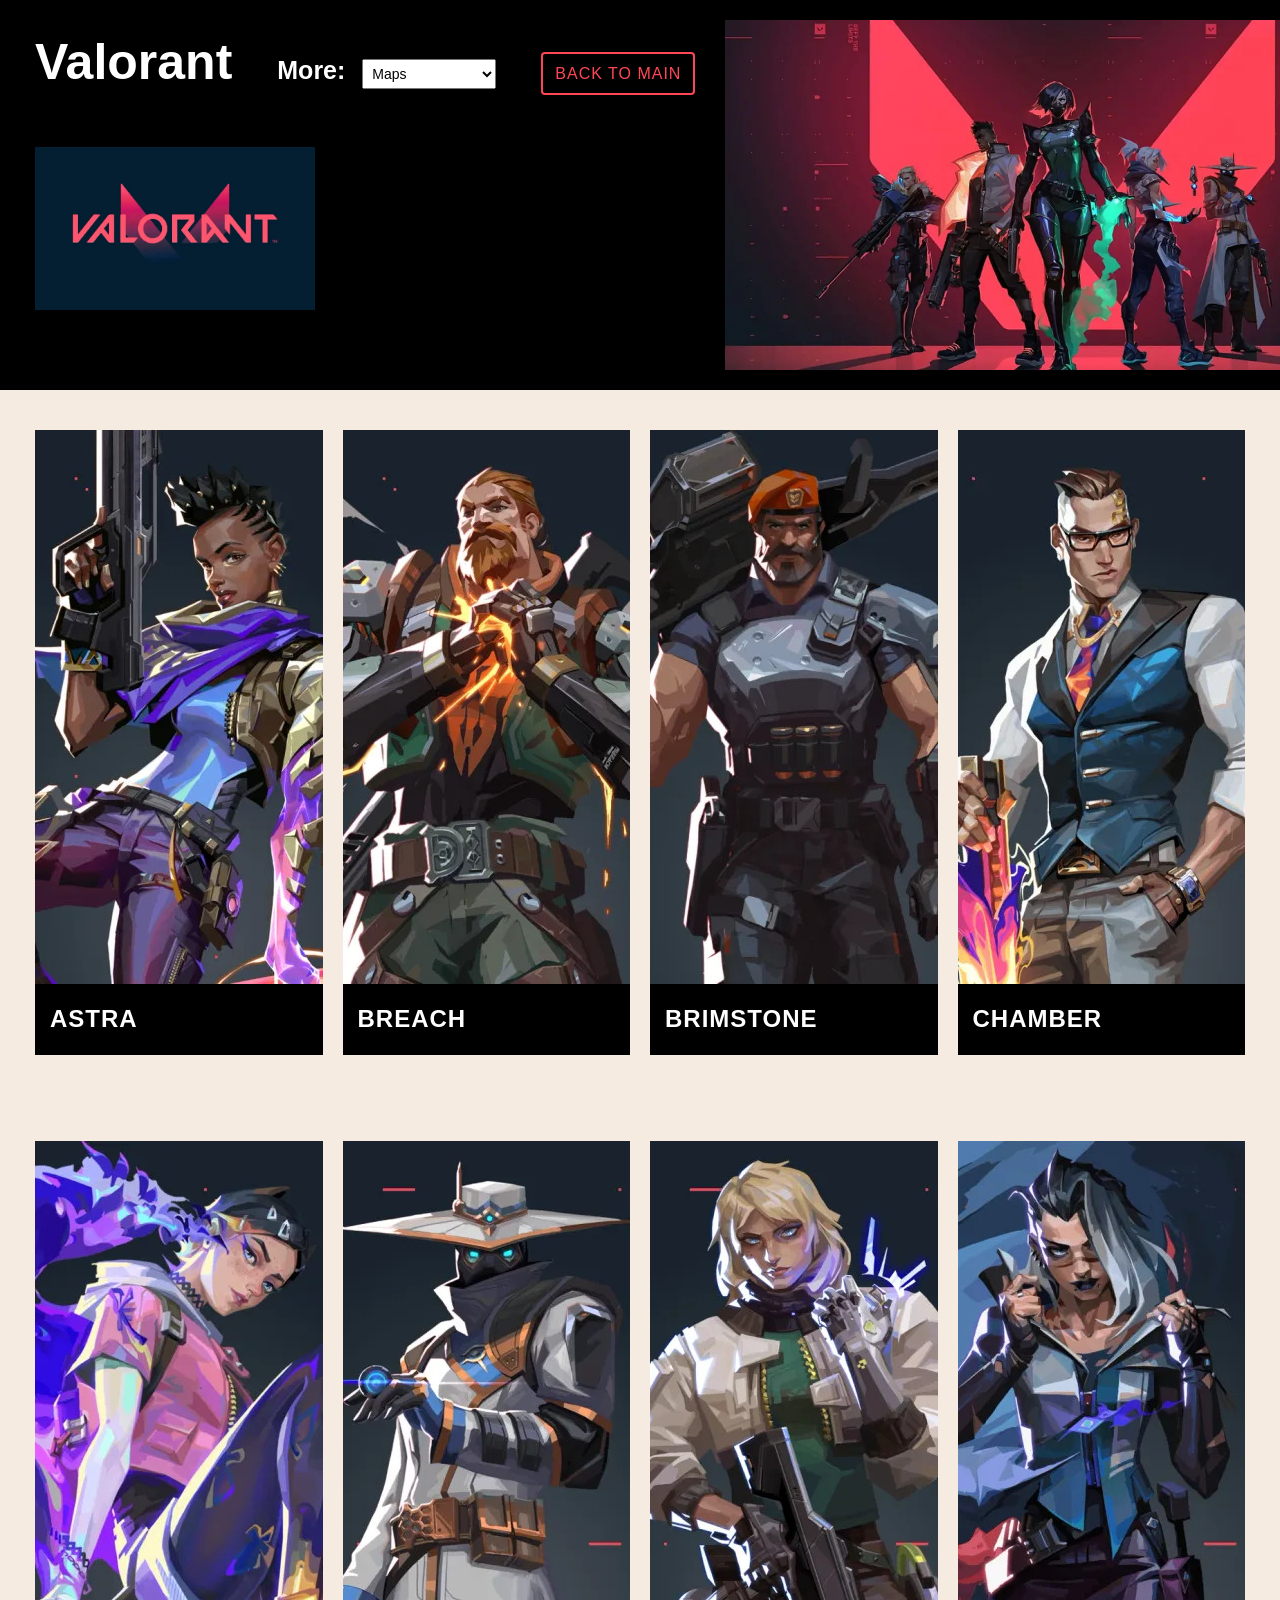
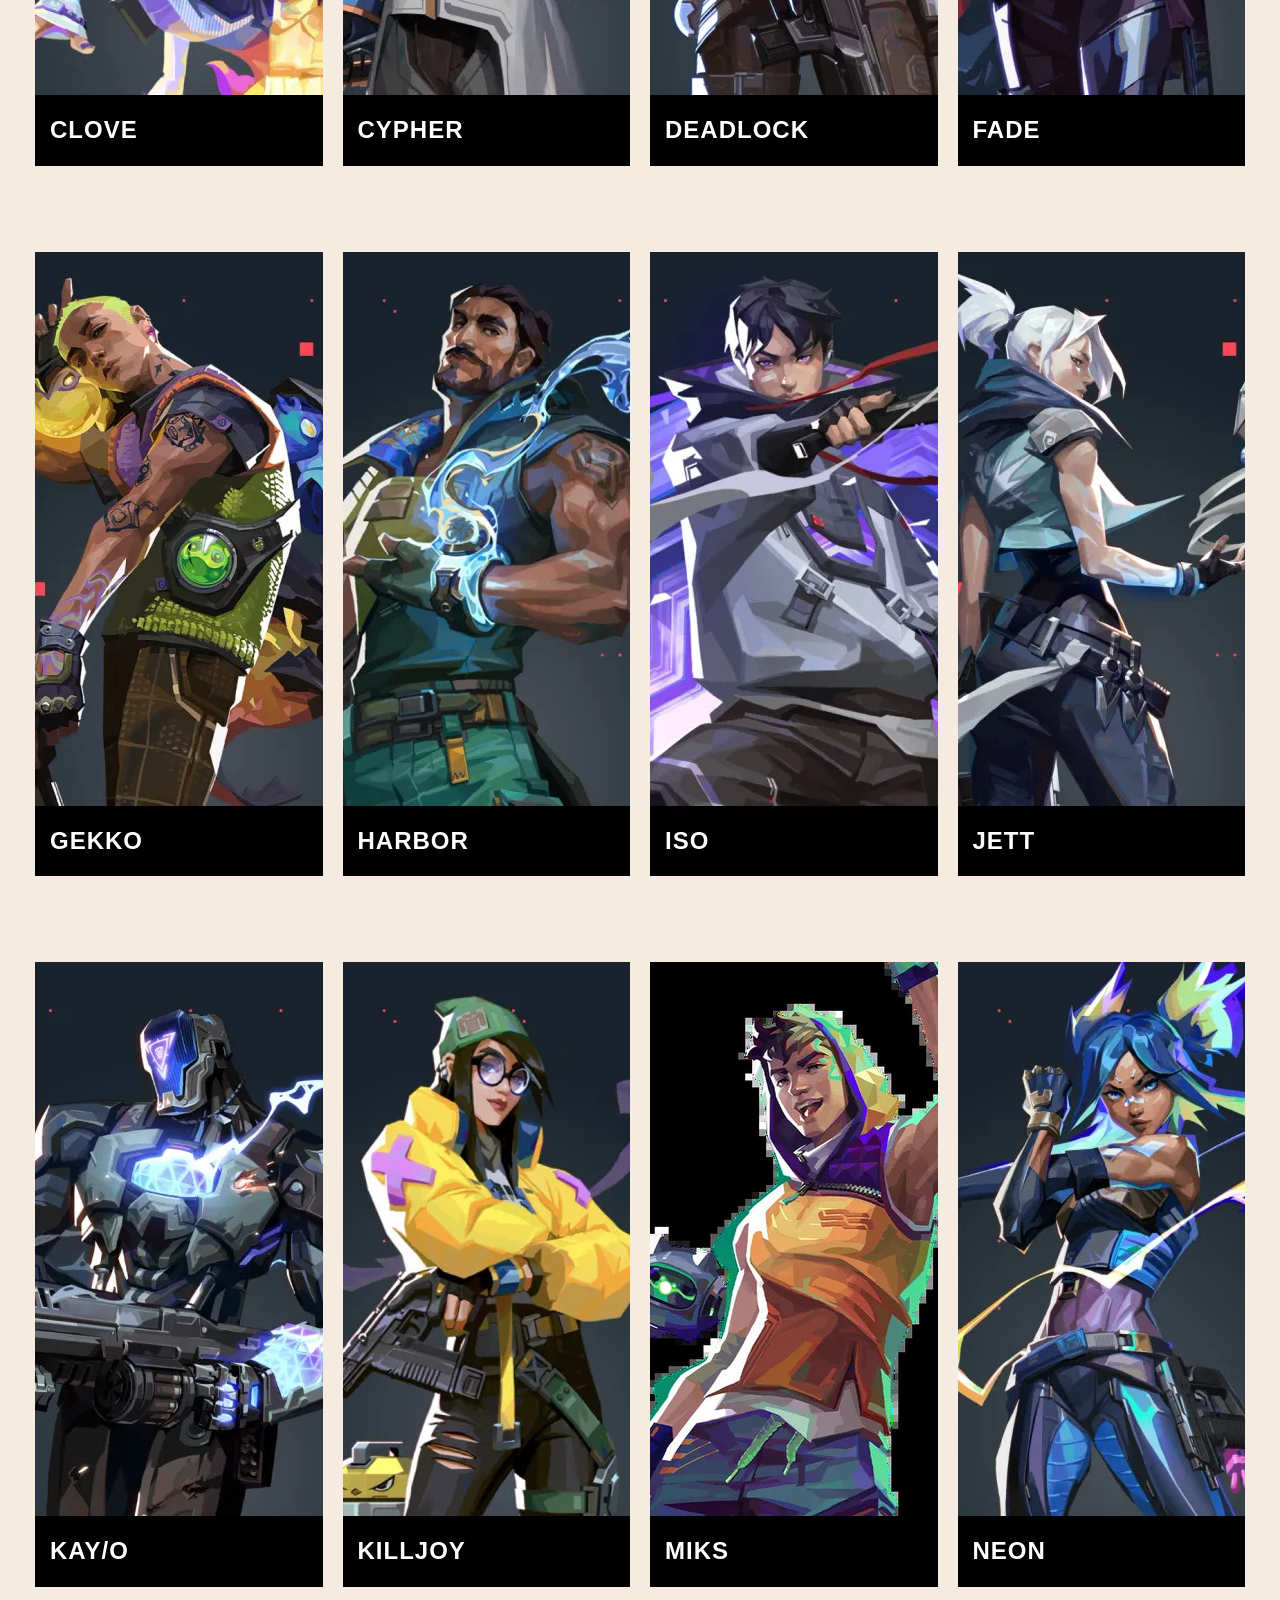
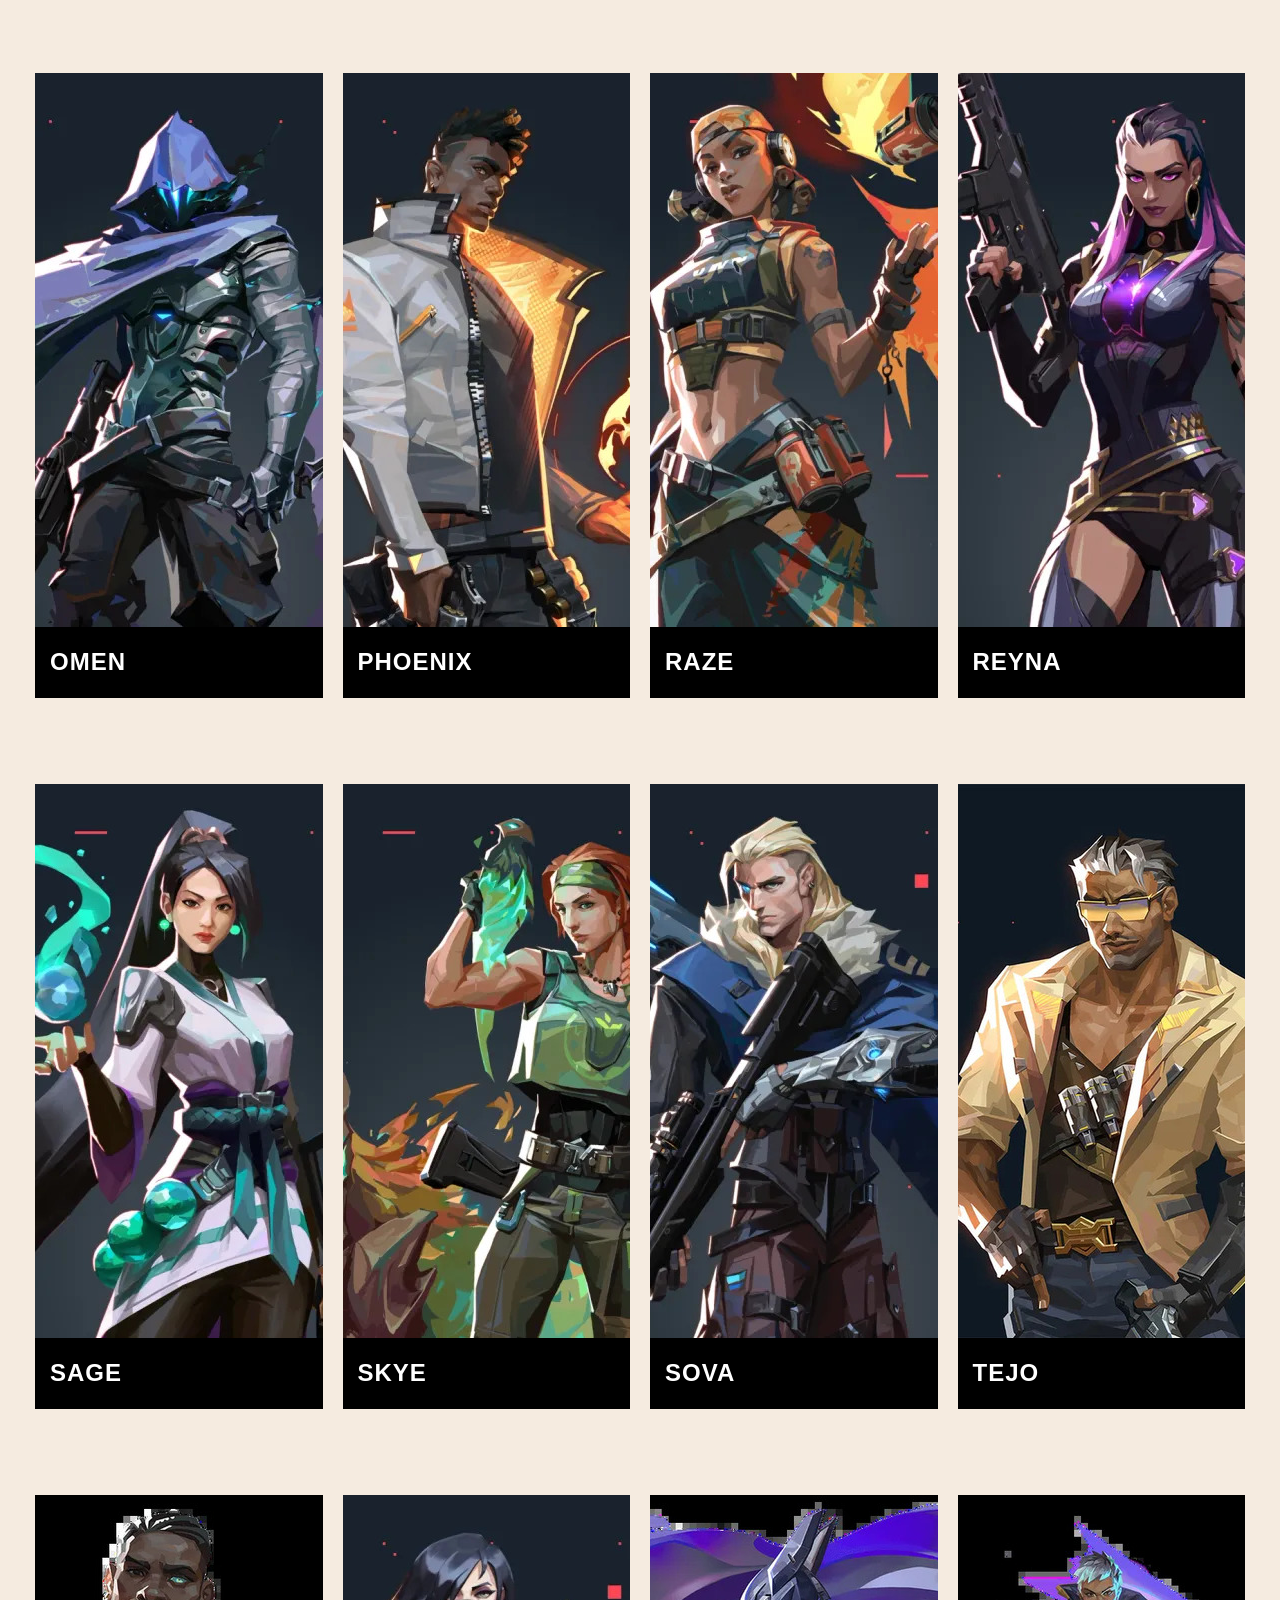
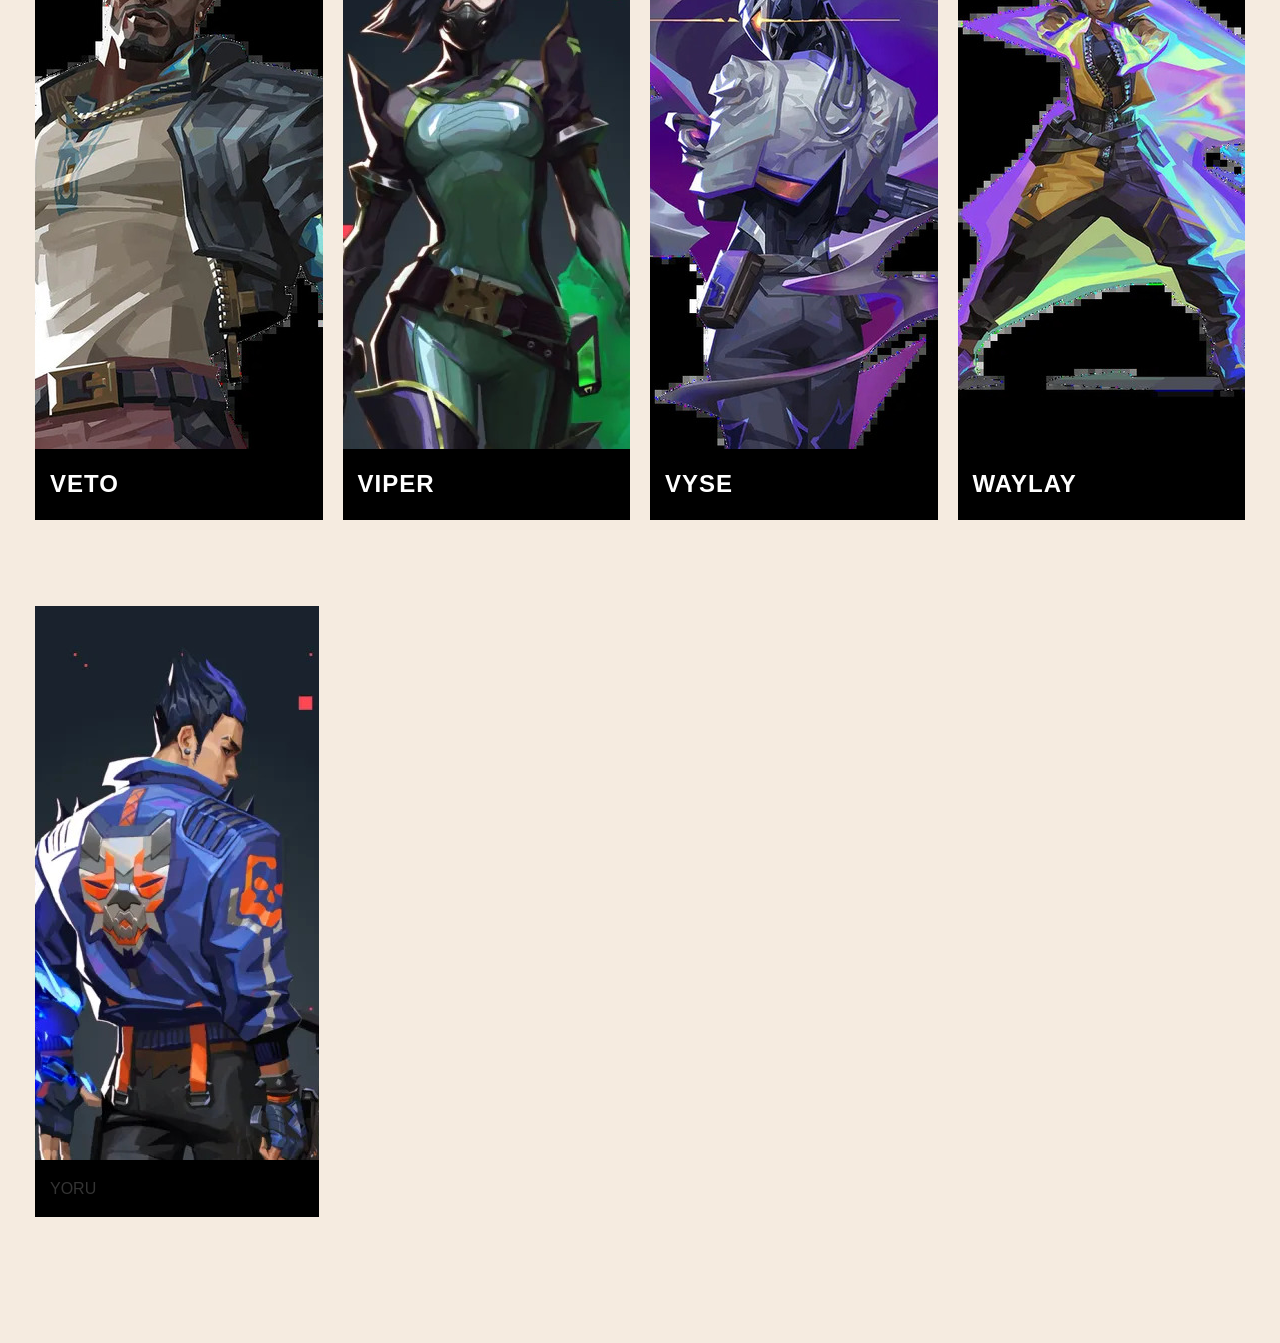
==== commit 9713f0c3: "Update agents.html" ====
--- a/agents.html
+++ b/agents.html
@@ -1,16 +1,14 @@
 <!DOCTYPE html>
 <html lang="en">
-
 <head>
     <meta charset="UTF-8">
     <meta http-equiv="X-UA-Compatible" content="IE=edge">
     <meta name="viewport" content="width=device-width, initial-scale=1.0">
-    <title>VALORANT</title>
+    <title>VALORANT - Maps & Lore</title>
     <link rel="stylesheet" href="style.css">
 </head>
-
 <body>
-     <div class="head">
+  <div class="head">
         <div class="head-banner">
             <div class="text">
                 <h1 id="main" style="font-size: 50px; margin: 0;">Valorant</h1>
@@ -20,11 +18,18 @@
                         <option value="">-- Select Page --</option>
                         <option value="index.html">Home</option>
                         <option value="agents.html">Agents Gallery</option>
-                        <option value="maps.html">Maps</option>
+                        <option value="maps.html" selected>Maps</option>
                     </select>
                 </div>
+                <div style="margin-top: 5px;">
+               <a href="index.html" style="display: inline-block; font-family: 'Impact', 'Arial Black', sans-serif; font-size: 16px; color: #ff4655; text-decoration: none; text-transform: uppercase; letter-spacing: 1px; white-space: nowrap; border: 2px solid #ff4655; padding: 6px 12px; border-radius: 4px; transition: all 0.2s ease;"
+                  onmouseover="this.style.backgroundColor='#ff4655'; this.style.color='#ffffff';" 
+                  onmouseout="this.style.backgroundColor='transparent'; this.style.color='#ff4655';">
+                  Back To Main
+               </a>
+           </div>
             </div>
-                <img src="images/logo.jpg" alt="Logo" class="logo">
+            <img src="images/logo.jpg" alt="Logo" class="logo">
         </div>
         <img src="images/valorant.jpg" alt="valorant" style="max-height: 350px; width: auto; object-fit: contain; display: block; flex-shrink: 0;">
     </div>
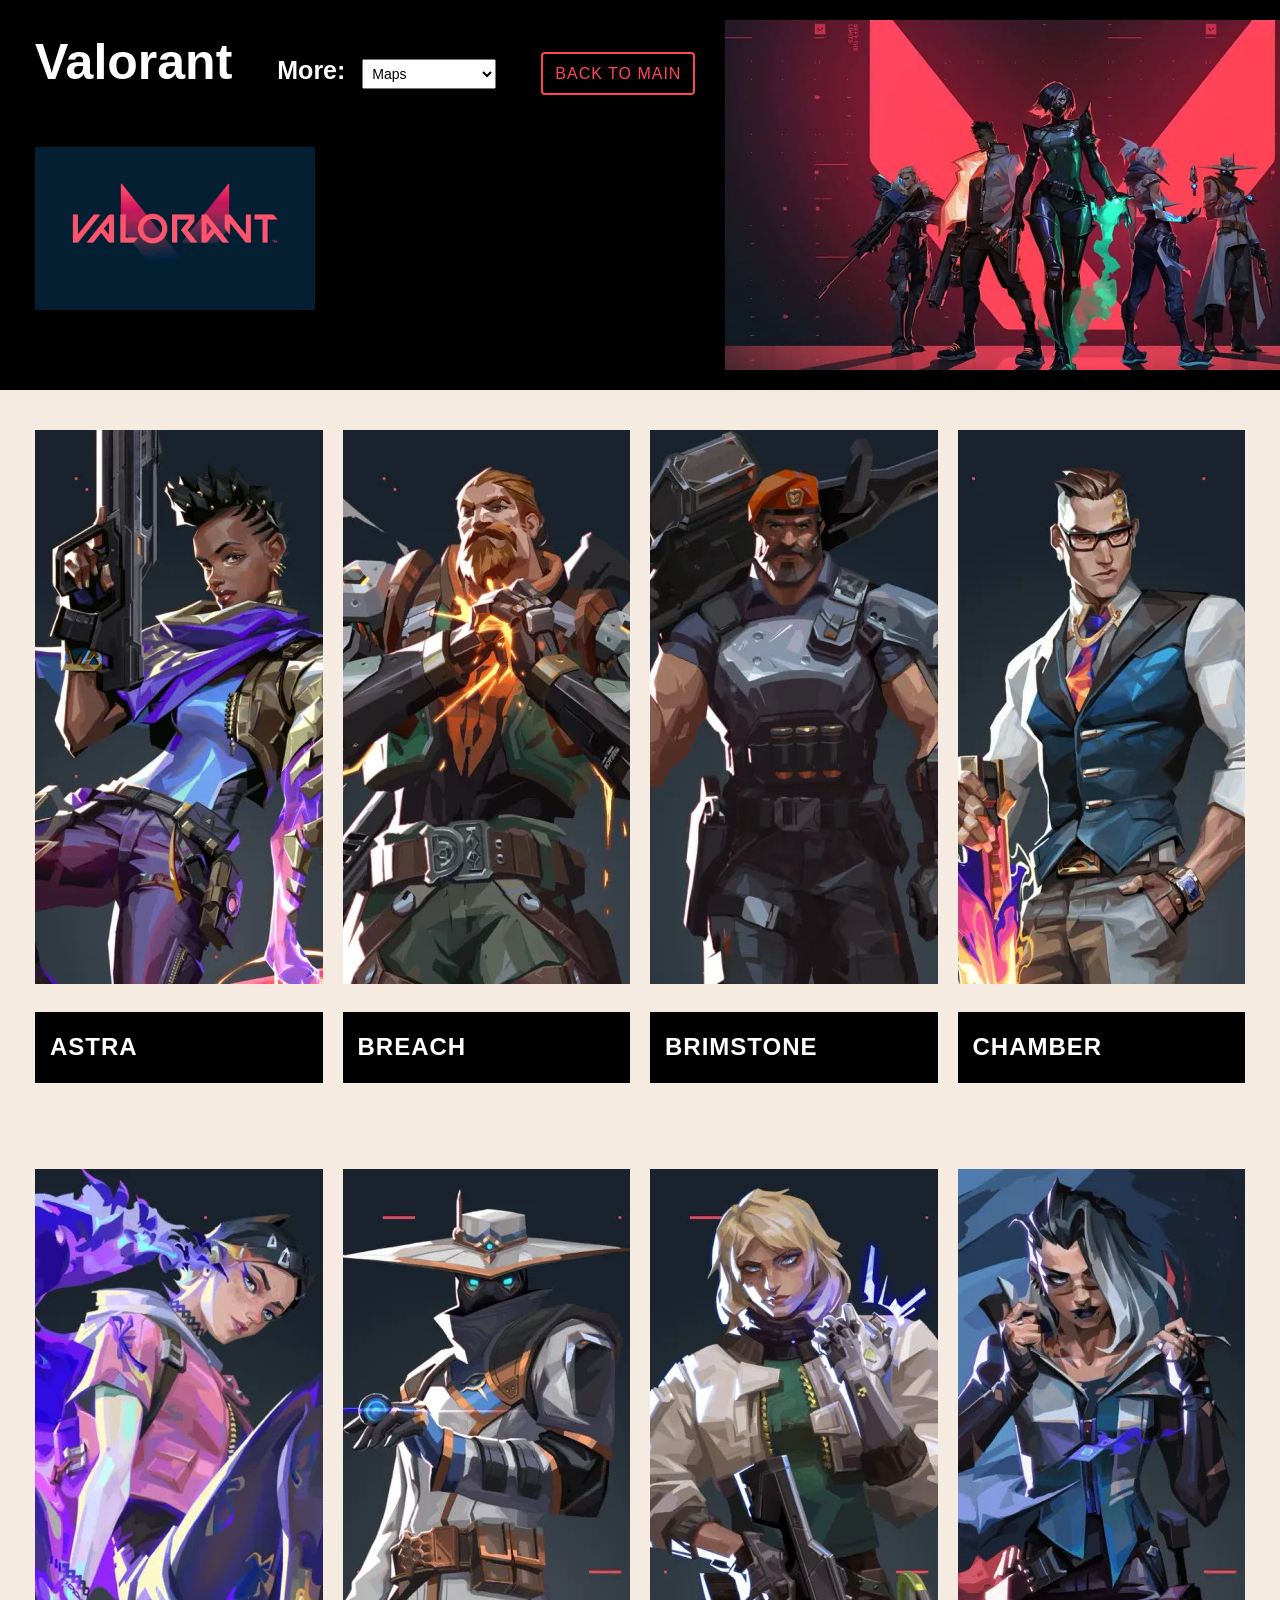
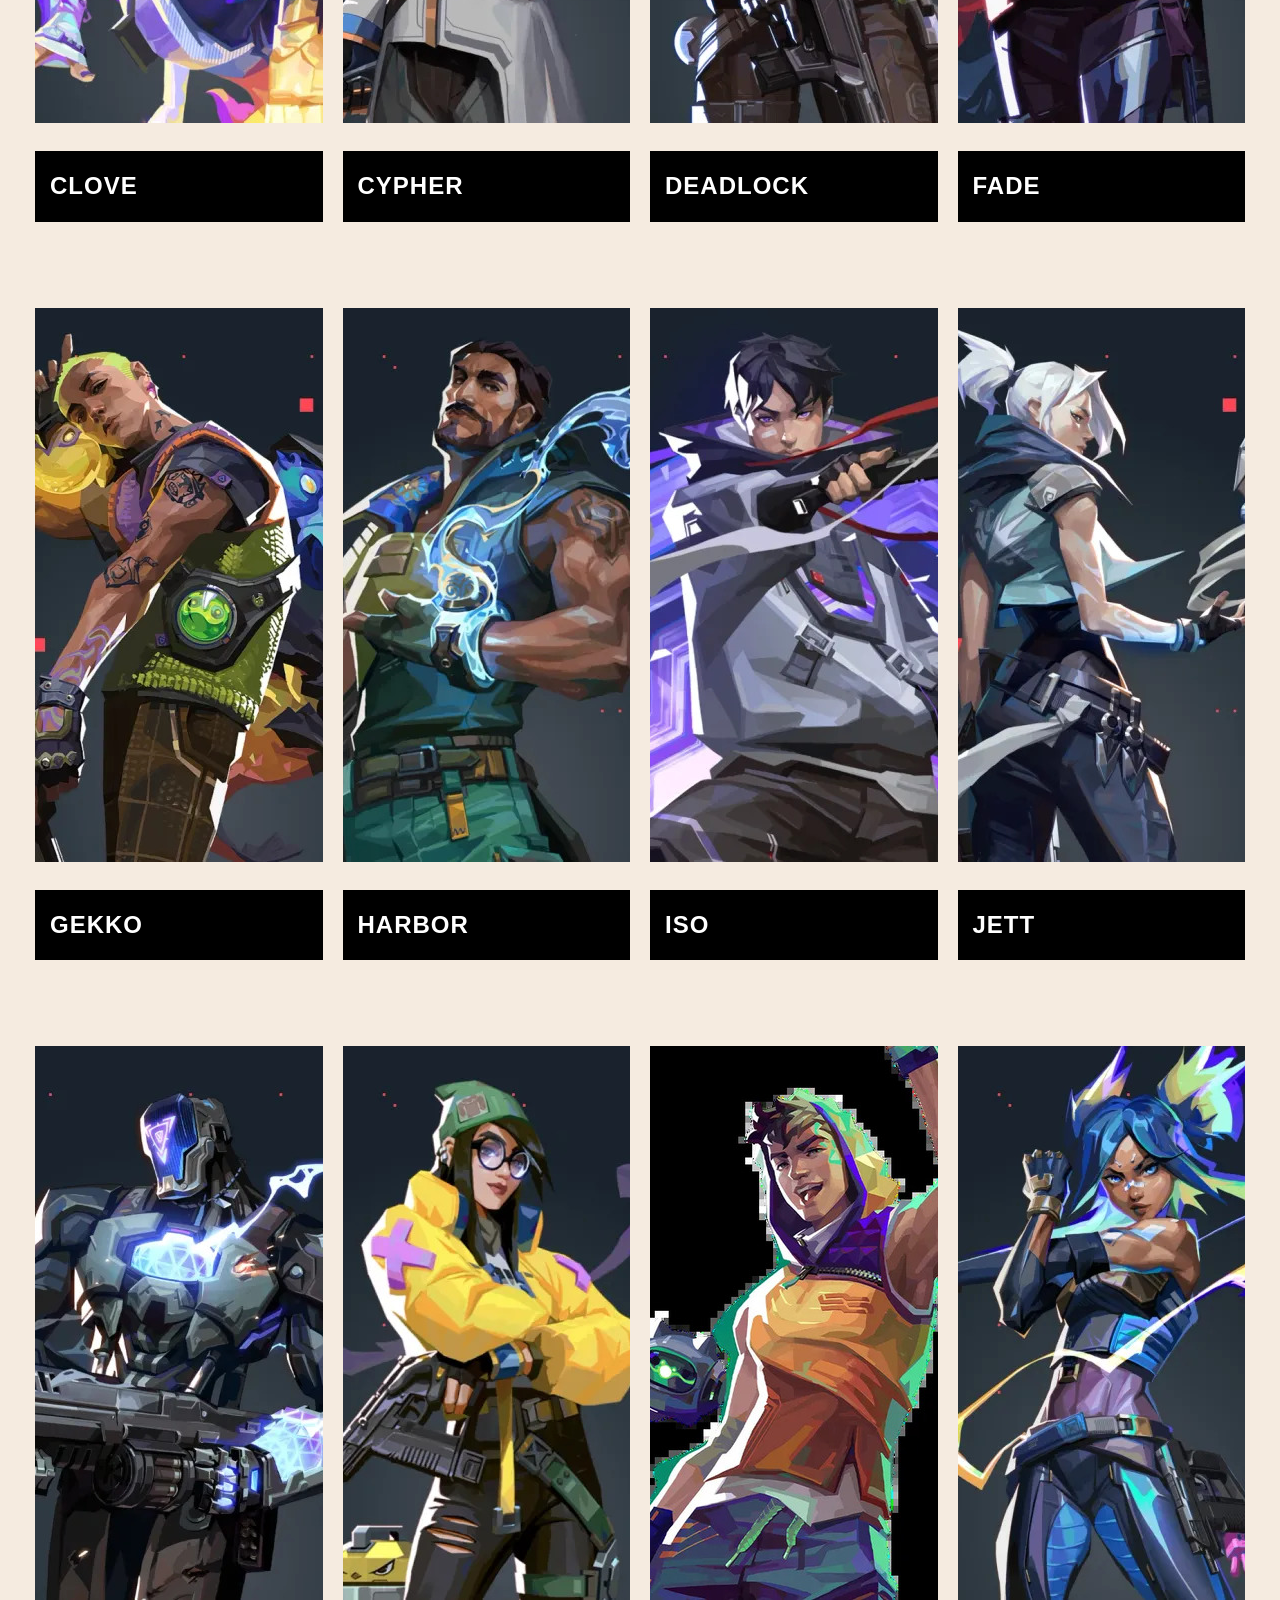
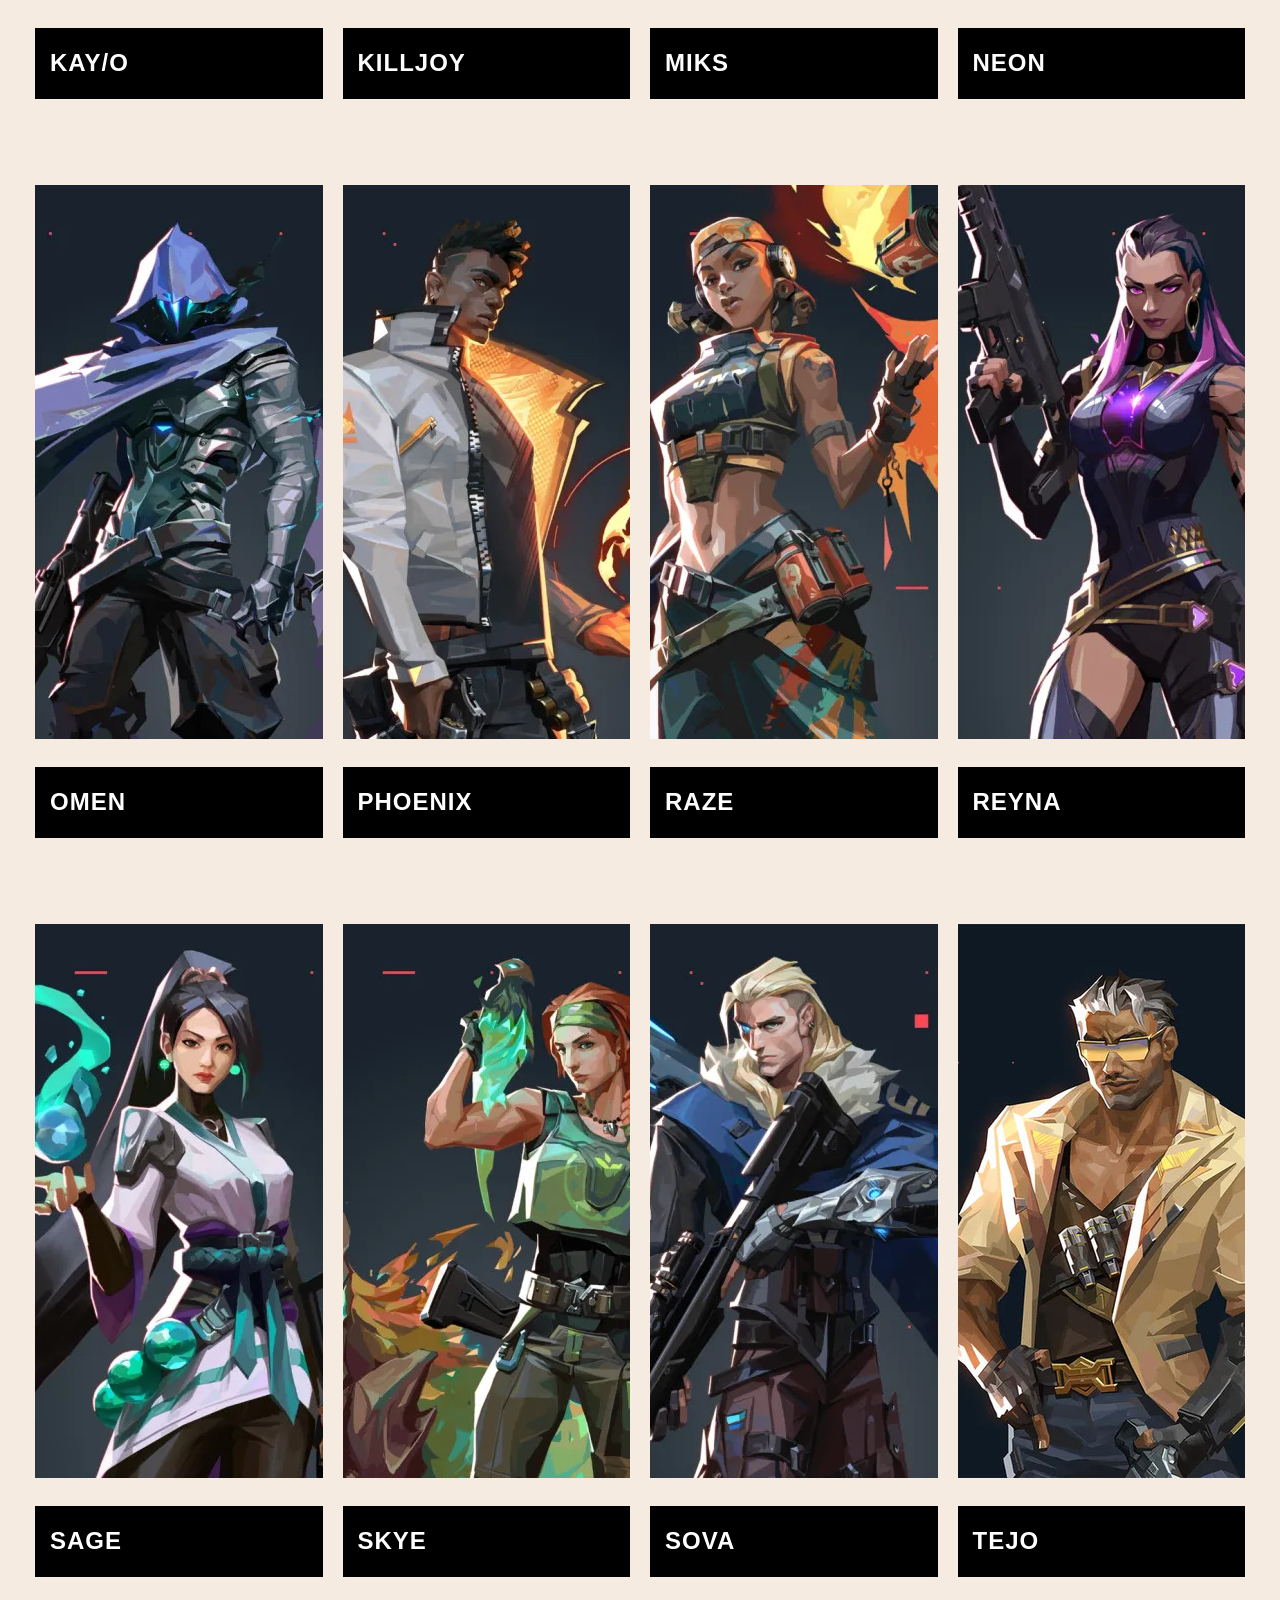
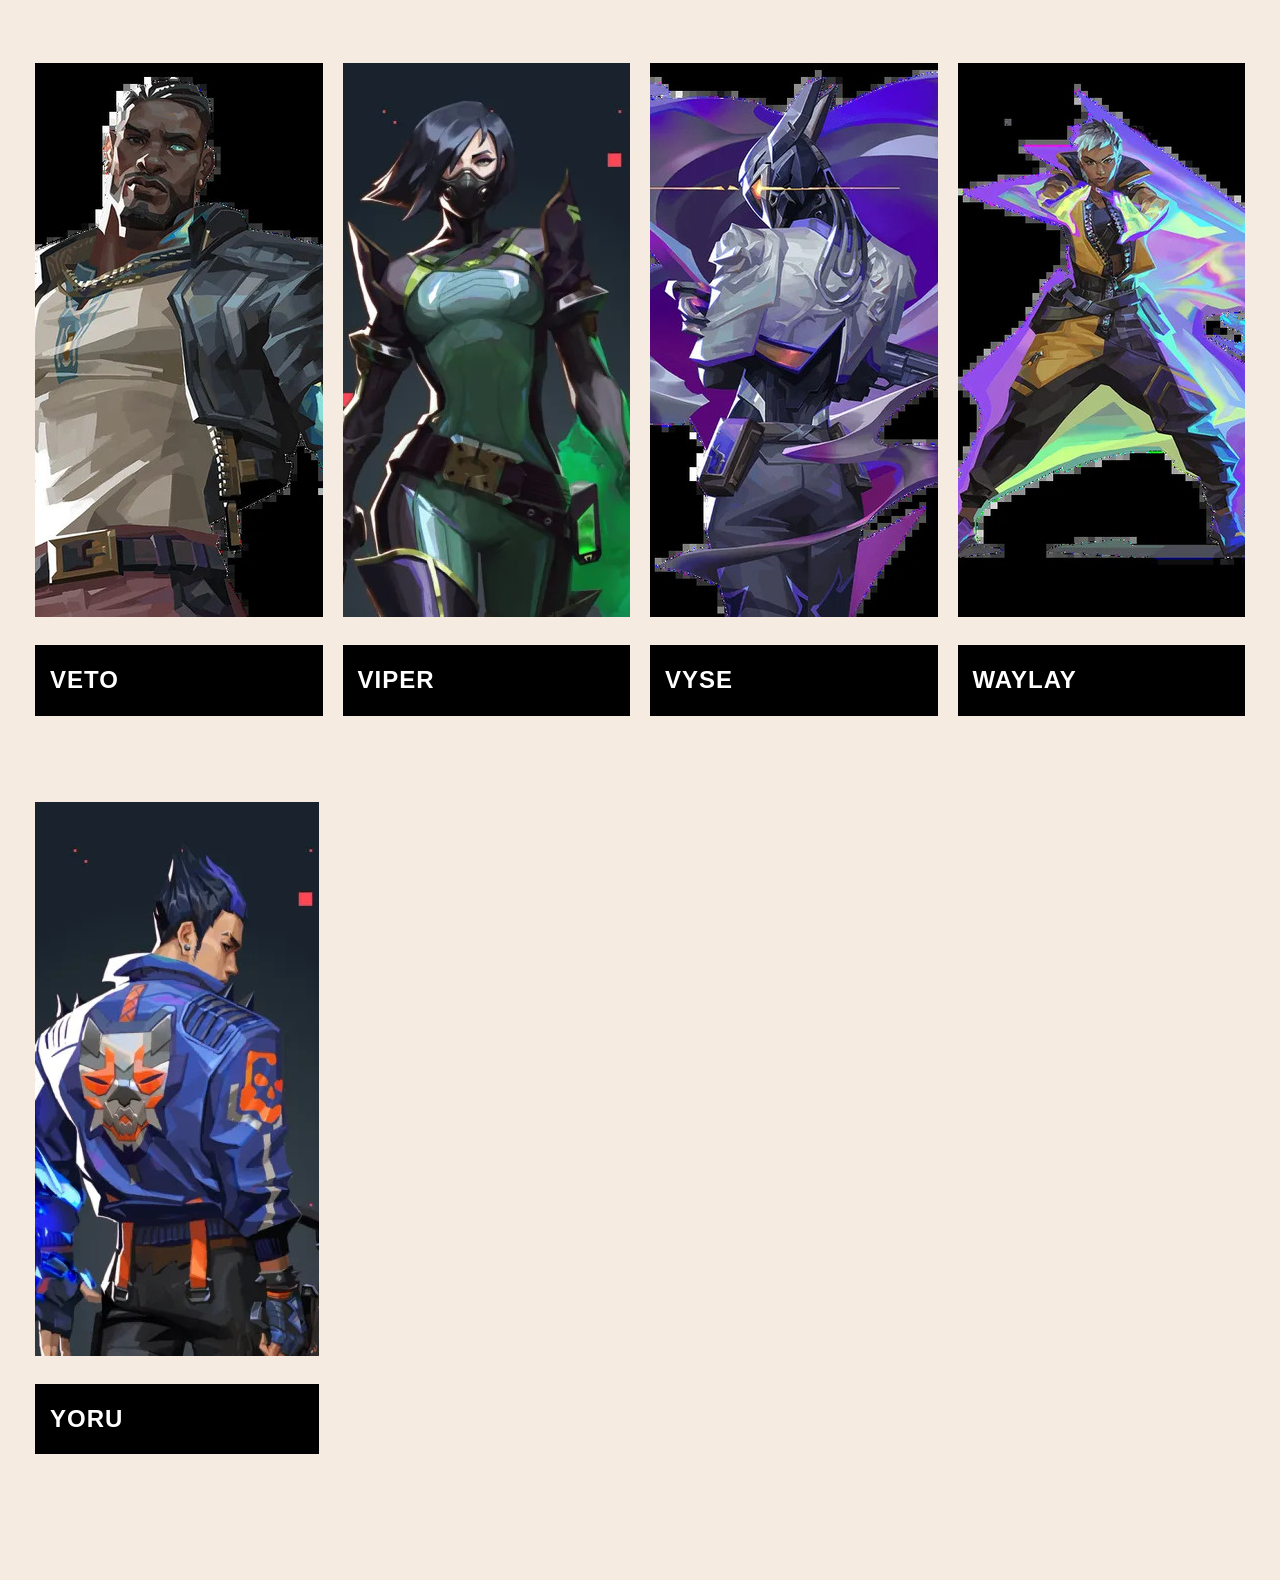
==== commit 72a3a0bd: "Update agents.html" ====
--- a/agents.html
+++ b/agents.html
@@ -33,205 +33,262 @@
         </div>
         <img src="images/valorant.jpg" alt="valorant" style="max-height: 350px; width: auto; object-fit: contain; display: block; flex-shrink: 0;">
     </div>
-  <main>
-    <div style="display: flex; gap: 20px; width: 100%; margin-bottom: 30px; align-items: stretch;"">
-      <div style="flex: 1; display: flex; flex-direction: column;">
-        <img src="images/astra.jpg" alt="astra" style="width: 100%; height: 554px; display: block; object-fit: cover;">
+<main>
+    <div style="display: flex; gap: 20px; width: 100%; margin-bottom: 30px; align-items: stretch;">
+      <div class="agent-card" style="flex: 1; display: flex; flex-direction: column;">
+        <div class="img-container">
+            <img src="images/astra.jpg" alt="astra" style="width: 100%; height: 554px; display: block; object-fit: cover;">
+        </div>
         <div style="background-color: #000000; padding: 15px;">
             <h3 style="font-family: 'Impact', 'Arial Black', sans-serif; font-size: 24px; text-transform: uppercase; letter-spacing: 1px; color: #ffffff; margin: 0;">ASTRA</h3>
         </div>
       </div>
-      <div style="flex: 1; display: flex; flex-direction: column;">
-        <img src="images/breach.jpg" alt="breach" style="width: 100%; height: 554px; display: block; object-fit: cover;">
+      <div class="agent-card" style="flex: 1; display: flex; flex-direction: column;">
+        <div class="img-container">
+            <img src="images/breach.jpg" alt="breach" style="width: 100%; height: 554px; display: block; object-fit: cover;">
+        </div>
         <div style="background-color: #000000; padding: 15px;">
             <h3 style="font-family: 'Impact', 'Arial Black', sans-serif; font-size: 24px; text-transform: uppercase; letter-spacing: 1px; color: #ffffff; margin: 0;">BREACH</h3>
         </div>
       </div>
-      <div style="flex: 1; display: flex; flex-direction: column;">
-        <img src="images/brimstone.jpg" alt="brimstone" style="width: 100%; height: 554px; display: block; object-fit: cover;">
+      <div class="agent-card" style="flex: 1; display: flex; flex-direction: column;">
+        <div class="img-container">
+            <img src="images/brimstone.jpg" alt="brimstone" style="width: 100%; height: 554px; display: block; object-fit: cover;">
+        </div>
         <div style="background-color: #000000; padding: 15px;">
             <h3 style="font-family: 'Impact', 'Arial Black', sans-serif; font-size: 24px; text-transform: uppercase; letter-spacing: 1px; color: #ffffff; margin: 0;">BRIMSTONE</h3>
         </div>
       </div>
-      <div style="flex: 1; display: flex; flex-direction: column;">
-        <img src="images/chamber.jpg" alt="chamber" style="width: 100%; height: 554px; display: block; object-fit: cover;">
+      <div class="agent-card" style="flex: 1; display: flex; flex-direction: column;">
+        <div class="img-container">
+            <img src="images/chamber.jpg" alt="chamber" style="width: 100%; height: 554px; display: block; object-fit: cover;">
+        </div>
         <div style="background-color: #000000; padding: 15px;">
             <h3 style="font-family: 'Impact', 'Arial Black', sans-serif; font-size: 24px; text-transform: uppercase; letter-spacing: 1px; color: #ffffff; margin: 0;">CHAMBER</h3>
         </div>
+      </div>
     </div>
+
+<div style="display: flex; gap: 20px; width: 100%; margin-bottom: 30px; align-items: stretch;">
+      <div class="agent-card" style="flex: 1; display: flex; flex-direction: column;">
+        <div class="img-container">
+            <img src="images/clove.jpg" alt="clove" style="width: 100%; height: 554px; display: block; object-fit: cover;">
+        </div>
+        <div style="background-color: #000000; padding: 15px;">
+            <h3 style="font-family: 'Impact', 'Arial Black', sans-serif; font-size: 24px; text-transform: uppercase; letter-spacing: 1px; color: #ffffff; margin: 0;">CLOVE</h3>
+        </div>
+      </div>
+      <div class="agent-card" style="flex: 1; display: flex; flex-direction: column;">
+        <div class="img-container">
+            <img src="images/cypher.jpg" alt="cypher" style="width: 100%; height: 554px; display: block; object-fit: cover;">
+        </div>
+        <div style="background-color: #000000; padding: 15px;">
+            <h3 style="font-family: 'Impact', 'Arial Black', sans-serif; font-size: 24px; text-transform: uppercase; letter-spacing: 1px; color: #ffffff; margin: 0;">CYPHER</h3>
+        </div>
+      </div>
+      <div class="agent-card" style="flex: 1; display: flex; flex-direction: column;">
+        <div class="img-container">
+            <img src="images/deadlock.jpg" alt="deadlock" style="width: 100%; height: 554px; display: block; object-fit: cover;">
+        </div>
+        <div style="background-color: #000000; padding: 15px;">
+            <h3 style="font-family: 'Impact', 'Arial Black', sans-serif; font-size: 24px; text-transform: uppercase; letter-spacing: 1px; color: #ffffff; margin: 0;">DEADLOCK</h3>
+        </div>
+      </div>
+      <div class="agent-card" style="flex: 1; display: flex; flex-direction: column;">
+        <div class="img-container">
+            <img src="images/fade.jpg" alt="fade" style="width: 100%; height: 554px; display: block; object-fit: cover;">
+        </div>
+        <div style="background-color: #000000; padding: 15px;">
+            <h3 style="font-family: 'Impact', 'Arial Black', sans-serif; font-size: 24px; text-transform: uppercase; letter-spacing: 1px; color: #ffffff; margin: 0;">FADE</h3>
+        </div>
+      </div>
+  </div>
+
+<div style="display: flex; gap: 20px; width: 100%; margin-bottom: 30px; align-items: stretch;">
+      <div class="agent-card" style="flex: 1; display: flex; flex-direction: column;">
+        <div class="img-container">
+            <img src="images/gekko.jpg" alt="gekko" style="width: 100%; height: 554px; display: block; object-fit: cover;">
+        </div>
+        <div style="background-color: #000000; padding: 15px;">
+            <h3 style="font-family: 'Impact', 'Arial Black', sans-serif; font-size: 24px; text-transform: uppercase; letter-spacing: 1px; color: #ffffff; margin: 0;">GEKKO</h3>
+        </div>
+      </div>
+      <div class="agent-card" style="flex: 1; display: flex; flex-direction: column;">
+        <div class="img-container">
+            <img src="images/harbor.jpg" alt="harbor" style="width: 100%; height: 554px; display: block; object-fit: cover;">
+        </div>
+        <div style="background-color: #000000; padding: 15px;">
+            <h3 style="font-family: 'Impact', 'Arial Black', sans-serif; font-size: 24px; text-transform: uppercase; letter-spacing: 1px; color: #ffffff; margin: 0;">HARBOR</h3>
+        </div>
+      </div>
+      <div class="agent-card" style="flex: 1; display: flex; flex-direction: column;">
+        <div class="img-container">
+            <img src="images/iso.jpg" alt="iso" style="width: 100%; height: 554px; display: block; object-fit: cover;">
+        </div>
+        <div style="background-color: #000000; padding: 15px;">
+            <h3 style="font-family: 'Impact', 'Arial Black', sans-serif; font-size: 24px; text-transform: uppercase; letter-spacing: 1px; color: #ffffff; margin: 0;">ISO</h3>
+        </div>
+      </div>
+      <div class="agent-card" style="flex: 1; display: flex; flex-direction: column;">
+        <div class="img-container">
+            <img src="images/jett.jpg" alt="jett" style="width: 100%; height: 554px; display: block; object-fit: cover;">
+        </div>
+        <div style="background-color: #000000; padding: 15px;">
+            <h3 style="font-family: 'Impact', 'Arial Black', sans-serif; font-size: 24px; text-transform: uppercase; letter-spacing: 1px; color: #ffffff; margin: 0;">JETT</h3>
+        </div>
+      </div>
     </div>
 
-  <div style="display: flex; gap: 20px; width: 100%; margin-bottom: 30px; align-items: stretch;"">
-      <div style="flex: 1; display: flex; flex-direction: column;">
-        <img src="images/clove.jpg" alt="clove" style="width: 100%; height: 554px; display: block; object-fit: cover;">
-        <div style="background-color: #000000; padding: 15px;">
-            <h3 style="font-family: 'Impact', 'Arial Black', sans-serif; font-size: 24px; text-transform: uppercase; letter-spacing: 1px; color: #ffffff; margin: 0;">CLOVE</h3>
-        </div>
-      </div>
-      <div style="flex: 1; display: flex; flex-direction: column;">
-        <img src="images/cypher.jpg" alt="cypher" style="width: 100%; height: 554px; display: block; object-fit: cover;">
-        <div style="background-color: #000000; padding: 15px;">
-            <h3 style="font-family: 'Impact', 'Arial Black', sans-serif; font-size: 24px; text-transform: uppercase; letter-spacing: 1px; color: #ffffff; margin: 0;">CYPHER</h3>
-        </div>
-      </div>
-      <div style="flex: 1; display: flex; flex-direction: column;">
-        <img src="images/deadlock.jpg" alt="deadlock" style="width: 100%; height: 554px; display: block; object-fit: cover;">
-        <div style="background-color: #000000; padding: 15px;">
-            <h3 style="font-family: 'Impact', 'Arial Black', sans-serif; font-size: 24px; text-transform: uppercase; letter-spacing: 1px; color: #ffffff; margin: 0;">DEADLOCK</h3>
-        </div>
-      </div>
-      <div style="flex: 1; display: flex; flex-direction: column;">
-        <img src="images/fade.jpg" alt="fade" style="width: 100%; height: 554px; display: block; object-fit: cover;">
-        <div style="background-color: #000000; padding: 15px;">
-            <h3 style="font-family: 'Impact', 'Arial Black', sans-serif; font-size: 24px; text-transform: uppercase; letter-spacing: 1px; color: #ffffff; margin: 0;">FADE</h3>
-        </div>
-    </div>
-  </div>
-
-    <div style="display: flex; gap: 20px; width: 100%; margin-bottom: 30px; align-items: stretch;"">
-      <div style="flex: 1; display: flex; flex-direction: column;">
-        <img src="images/gekko.jpg" alt="gekko" style="width: 100%; height: 554px; display: block; object-fit: cover;">
-        <div style="background-color: #000000; padding: 15px;">
-            <h3 style="font-family: 'Impact', 'Arial Black', sans-serif; font-size: 24px; text-transform: uppercase; letter-spacing: 1px; color: #ffffff; margin: 0;">GEKKO</h3>
-        </div>
-      </div>
-      <div style="flex: 1; display: flex; flex-direction: column;">
-        <img src="images/harbor.jpg" alt="harbor" style="width: 100%; height: 554px; display: block; object-fit: cover;">
-        <div style="background-color: #000000; padding: 15px;">
-            <h3 style="font-family: 'Impact', 'Arial Black', sans-serif; font-size: 24px; text-transform: uppercase; letter-spacing: 1px; color: #ffffff; margin: 0;">HARBOR</h3>
-        </div>
-      </div>
-      <div style="flex: 1; display: flex; flex-direction: column;">
-        <img src="images/iso.jpg" alt="iso" style="width: 100%; height: 554px; display: block; object-fit: cover;">
-        <div style="background-color: #000000; padding: 15px;">
-            <h3 style="font-family: 'Impact', 'Arial Black', sans-serif; font-size: 24px; text-transform: uppercase; letter-spacing: 1px; color: #ffffff; margin: 0;">ISO</h3>
-        </div>
-      </div>
-      <div style="flex: 1; display: flex; flex-direction: column;">
-        <img src="images/jett.jpg" alt="jett" style="width: 100%; height: 554px; display: block; object-fit: cover;">
-        <div style="background-color: #000000; padding: 15px;">
-            <h3 style="font-family: 'Impact', 'Arial Black', sans-serif; font-size: 24px; text-transform: uppercase; letter-spacing: 1px; color: #ffffff; margin: 0;">JETT</h3>
-        </div>
-    </div>
-    </div>
-
-    <div style="display: flex; gap: 20px; width: 100%; margin-bottom: 30px; align-items: stretch;"">
-      <div style="flex: 1; display: flex; flex-direction: column;">
-        <img src="images/kayo.jpg" alt="kayo" style="width: 100%; height: 554px; display: block; object-fit: cover;">
+<div style="display: flex; gap: 20px; width: 100%; margin-bottom: 30px; align-items: stretch;">
+      <div class="agent-card" style="flex: 1; display: flex; flex-direction: column;">
+        <div class="img-container">
+            <img src="images/kayo.jpg" alt="kayo" style="width: 100%; height: 554px; display: block; object-fit: cover;">
+        </div>
         <div style="background-color: #000000; padding: 15px;">
             <h3 style="font-family: 'Impact', 'Arial Black', sans-serif; font-size: 24px; text-transform: uppercase; letter-spacing: 1px; color: #ffffff; margin: 0;">KAY/O</h3>
         </div>
       </div>
-      <div style="flex: 1; display: flex; flex-direction: column;">
-        <img src="images/killjoy.jpg" alt="killjoy" style="width: 100%; height: 554px; display: block; object-fit: cover;">
+      <div class="agent-card" style="flex: 1; display: flex; flex-direction: column;">
+        <div class="img-container">
+            <img src="images/killjoy.jpg" alt="killjoy" style="width: 100%; height: 554px; display: block; object-fit: cover;">
+        </div>
         <div style="background-color: #000000; padding: 15px;">
             <h3 style="font-family: 'Impact', 'Arial Black', sans-serif; font-size: 24px; text-transform: uppercase; letter-spacing: 1px; color: #ffffff; margin: 0;">KILLJOY</h3>
         </div>
       </div>
-      <div style="flex: 1; display: flex; flex-direction: column;">
-        <img src="images/miks.jpg" alt="miks" style="width: 100%; height: 554px; display: block; object-fit: cover;">
+      <div class="agent-card" style="flex: 1; display: flex; flex-direction: column;">
+        <div class="img-container">
+            <img src="images/miks.jpg" alt="miks" style="width: 100%; height: 554px; display: block; object-fit: cover;">
+        </div>
         <div style="background-color: #000000; padding: 15px;">
             <h3 style="font-family: 'Impact', 'Arial Black', sans-serif; font-size: 24px; text-transform: uppercase; letter-spacing: 1px; color: #ffffff; margin: 0;">MIKS</h3>
         </div>
       </div>
-      <div style="flex: 1; display: flex; flex-direction: column;">
-        <img src="images/neon.jpg" alt="neon" style="width: 100%; height: 554px; display: block; object-fit: cover;">
+      <div class="agent-card" style="flex: 1; display: flex; flex-direction: column;">
+        <div class="img-container">
+            <img src="images/neon.jpg" alt="neon" style="width: 100%; height: 554px; display: block; object-fit: cover;">
+        </div>
         <div style="background-color: #000000; padding: 15px;">
             <h3 style="font-family: 'Impact', 'Arial Black', sans-serif; font-size: 24px; text-transform: uppercase; letter-spacing: 1px; color: #ffffff; margin: 0;">NEON</h3>
         </div>
-    </div>
-</div>
-
-    <div style="display: flex; gap: 20px; width: 100%; margin-bottom: 30px; align-items: stretch;"">
-      <div style="flex: 1; display: flex; flex-direction: column;">
-        <img src="images/omen.jpg" alt="omen" style="width: 100%; height: 554px; display: block; object-fit: cover;">
+      </div>
+</div>
+
+<div style="display: flex; gap: 20px; width: 100%; margin-bottom: 30px; align-items: stretch;">
+      <div class="agent-card" style="flex: 1; display: flex; flex-direction: column;">
+        <div class="img-container">
+            <img src="images/omen.jpg" alt="omen" style="width: 100%; height: 554px; display: block; object-fit: cover;">
+        </div>
         <div style="background-color: #000000; padding: 15px;">
             <h3 style="font-family: 'Impact', 'Arial Black', sans-serif; font-size: 24px; text-transform: uppercase; letter-spacing: 1px; color: #ffffff; margin: 0;">OMEN</h3>
         </div>
       </div>
-      <div style="flex: 1; display: flex; flex-direction: column;">
-        <img src="images/phoenix.jpg" alt="phoenix" style="width: 100%; height: 554px; display: block; object-fit: cover;">
+      <div class="agent-card" style="flex: 1; display: flex; flex-direction: column;">
+        <div class="img-container">
+            <img src="images/phoenix.jpg" alt="phoenix" style="width: 100%; height: 554px; display: block; object-fit: cover;">
+        </div>
         <div style="background-color: #000000; padding: 15px;">
             <h3 style="font-family: 'Impact', 'Arial Black', sans-serif; font-size: 24px; text-transform: uppercase; letter-spacing: 1px; color: #ffffff; margin: 0;">PHOENIX</h3>
         </div>
       </div>
-      <div style="flex: 1; display: flex; flex-direction: column;">
-        <img src="images/raze.jpg" alt="raze" style="width: 100%; height: 554px; display: block; object-fit: cover;">
+      <div class="agent-card" style="flex: 1; display: flex; flex-direction: column;">
+        <div class="img-container">
+            <img src="images/raze.jpg" alt="raze" style="width: 100%; height: 554px; display: block; object-fit: cover;">
+        </div>
         <div style="background-color: #000000; padding: 15px;">
             <h3 style="font-family: 'Impact', 'Arial Black', sans-serif; font-size: 24px; text-transform: uppercase; letter-spacing: 1px; color: #ffffff; margin: 0;">RAZE</h3>
         </div>
       </div>
-      <div style="flex: 1; display: flex; flex-direction: column;">
-        <img src="images/reyna.jpg" alt="reyna" style="width: 100%; height: 554px; display: block; object-fit: cover;">
+      <div class="agent-card" style="flex: 1; display: flex; flex-direction: column;">
+        <div class="img-container">
+            <img src="images/reyna.jpg" alt="reyna" style="width: 100%; height: 554px; display: block; object-fit: cover;">
+        </div>
         <div style="background-color: #000000; padding: 15px;">
             <h3 style="font-family: 'Impact', 'Arial Black', sans-serif; font-size: 24px; text-transform: uppercase; letter-spacing: 1px; color: #ffffff; margin: 0;">REYNA</h3>
         </div>
-    </div>
-    </div>
-
-    <div style="display: flex; gap: 20px; width: 100%; margin-bottom: 30px; align-items: stretch;"">
-      <div style="flex: 1; display: flex; flex-direction: column;">
-        <img src="images/sage.jpg" alt="sage" style="width: 100%; height: 554px; display: block; object-fit: cover;">
+      </div>
+</div>
+
+<div style="display: flex; gap: 20px; width: 100%; margin-bottom: 30px; align-items: stretch;">
+      <div class="agent-card" style="flex: 1; display: flex; flex-direction: column;">
+        <div class="img-container">
+            <img src="images/sage.jpg" alt="sage" style="width: 100%; height: 554px; display: block; object-fit: cover;">
+        </div>
         <div style="background-color: #000000; padding: 15px;">
             <h3 style="font-family: 'Impact', 'Arial Black', sans-serif; font-size: 24px; text-transform: uppercase; letter-spacing: 1px; color: #ffffff; margin: 0;">SAGE</h3>
         </div>
       </div>
-      <div style="flex: 1; display: flex; flex-direction: column;">
-        <img src="images/skye.jpg" alt="skye" style="width: 100%; height: 554px; display: block; object-fit: cover;">
+      <div class="agent-card" style="flex: 1; display: flex; flex-direction: column;">
+        <div class="img-container">
+            <img src="images/skye.jpg" alt="skye" style="width: 100%; height: 554px; display: block; object-fit: cover;">
+        </div>
         <div style="background-color: #000000; padding: 15px;">
             <h3 style="font-family: 'Impact', 'Arial Black', sans-serif; font-size: 24px; text-transform: uppercase; letter-spacing: 1px; color: #ffffff; margin: 0;">SKYE</h3>
         </div>
       </div>
-      <div style="flex: 1; display: flex; flex-direction: column;">
-        <img src="images/sova.jpg" alt="sova" style="width: 100%; height: 554px; display: block; object-fit: cover;">
+      <div class="agent-card" style="flex: 1; display: flex; flex-direction: column;">
+        <div class="img-container">
+            <img src="images/sova.jpg" alt="sova" style="width: 100%; height: 554px; display: block; object-fit: cover;">
+        </div>
         <div style="background-color: #000000; padding: 15px;">
             <h3 style="font-family: 'Impact', 'Arial Black', sans-serif; font-size: 24px; text-transform: uppercase; letter-spacing: 1px; color: #ffffff; margin: 0;">SOVA</h3>
         </div>
       </div>
-      <div style="flex: 1; display: flex; flex-direction: column;">
-        <img src="images/tejo.jpg" alt="tejo" style="width: 100%; height: 554px; display: block; object-fit: cover;">
+      <div class="agent-card" style="flex: 1; display: flex; flex-direction: column;">
+        <div class="img-container">
+            <img src="images/tejo.jpg" alt="tejo" style="width: 100%; height: 554px; display: block; object-fit: cover;">
+        </div>
         <div style="background-color: #000000; padding: 15px;">
             <h3 style="font-family: 'Impact', 'Arial Black', sans-serif; font-size: 24px; text-transform: uppercase; letter-spacing: 1px; color: #ffffff; margin: 0;">TEJO</h3>
         </div>
-    </div>
-    </div>
-
-    <div style="display: flex; gap: 20px; width: 100%; margin-bottom: 30px; align-items: stretch;"">
-      <div style="flex: 1; display: flex; flex-direction: column;">
-        <img src="images/veto.jpg" alt="veto" style="width: 100%; height: 554px; display: block; object-fit: cover;">
+      </div>
+</div>
+
+<div style="display: flex; gap: 20px; width: 100%; margin-bottom: 30px; align-items: stretch;">
+      <div class="agent-card" style="flex: 1; display: flex; flex-direction: column;">
+        <div class="img-container">
+            <img src="images/veto.jpg" alt="veto" style="width: 100%; height: 554px; display: block; object-fit: cover;">
+        </div>
         <div style="background-color: #000000; padding: 15px;">
             <h3 style="font-family: 'Impact', 'Arial Black', sans-serif; font-size: 24px; text-transform: uppercase; letter-spacing: 1px; color: #ffffff; margin: 0;">VETO</h3>
         </div>
       </div>
-      <div style="flex: 1; display: flex; flex-direction: column;">
-        <img src="images/viper.jpg" alt="viper" style="width: 100%; height: 554px; display: block; object-fit: cover;">
+      <div class="agent-card" style="flex: 1; display: flex; flex-direction: column;">
+        <div class="img-container">
+            <img src="images/viper.jpg" alt="viper" style="width: 100%; height: 554px; display: block; object-fit: cover;">
+        </div>
         <div style="background-color: #000000; padding: 15px;">
             <h3 style="font-family: 'Impact', 'Arial Black', sans-serif; font-size: 24px; text-transform: uppercase; letter-spacing: 1px; color: #ffffff; margin: 0;">VIPER</h3>
         </div>
       </div>
-      <div style="flex: 1; display: flex; flex-direction: column;">
-        <img src="images/vyse.jpg" alt="vyse" style="width: 100%; height: 554px; display: block; object-fit: cover;">
+      <div class="agent-card" style="flex: 1; display: flex; flex-direction: column;">
+        <div class="img-container">
+            <img src="images/vyse.jpg" alt="vyse" style="width: 100%; height: 554px; display: block; object-fit: cover;">
+        </div>
         <div style="background-color: #000000; padding: 15px;">
             <h3 style="font-family: 'Impact', 'Arial Black', sans-serif; font-size: 24px; text-transform: uppercase; letter-spacing: 1px; color: #ffffff; margin: 0;">VYSE</h3>
         </div>
       </div>
-      <div style="flex: 1; display: flex; flex-direction: column;">
-        <img src="images/waylay.jpg" alt="waylay" style="width: 100%; height: 554px; display: block; object-fit: cover;">
+      <div class="agent-card" style="flex: 1; display: flex; flex-direction: column;">
+        <div class="img-container">
+            <img src="images/waylay.jpg" alt="waylay" style="width: 100%; height: 554px; display: block; object-fit: cover;">
+        </div>
         <div style="background-color: #000000; padding: 15px;">
             <h3 style="font-family: 'Impact', 'Arial Black', sans-serif; font-size: 24px; text-transform: uppercase; letter-spacing: 1px; color: #ffffff; margin: 0;">WAYLAY</h3>
         </div>
-    </div>
-    </div>
-
-    <div style="display: flex; gap: 20px; width: 100%; margin-bottom: 30px;">
-      <div style="width: 23.5%; display: flex; flex-direction: column; flex-shrink: 0;">
-        <img src="images/yoru.jpg" alt="yoru" style="width: 100%; height: 554px; display: block; object-fit: cover;">
-        <div style="background-color: #000000; padding: 15px;"
+      </div>
+</div>
+
+<div style="display: flex; gap: 20px; width: 100%; margin-bottom: 30px;">
+      <div class="agent-card" style="width: 23.5%; display: flex; flex-direction: column; flex-shrink: 0;">
+        <div class="img-container">
+            <img src="images/yoru.jpg" alt="yoru" style="width: 100%; height: 554px; display: block; object-fit: cover;">
+        </div>
+        <div style="background-color: #000000; padding: 15px;">
             <h3 style="font-family: 'Impact', 'Arial Black', sans-serif; font-size: 24px; text-transform: uppercase; letter-spacing: 1px; color: #ffffff; margin: 0;">YORU</h3>
         </div>
       </div>
-    </div>
-      </main>
-      </body>
-      </html>
-        
+</div>
+</main>
+</body>
+</html>
--- a/style.css
+++ b/style.css
@@ -63,3 +63,15 @@
     margin-top: 10px;
     margin-bottom: 15px;
 }
+.img-container {
+    overflow: hidden;
+    width: 100%;
+}
+.img-container img {
+    transition: transform 0.5s ease;
+    display: block;
+    width: 100%;
+}
+.agent-card:hover .img-container img {
+    transform: scale(1.08);
+}
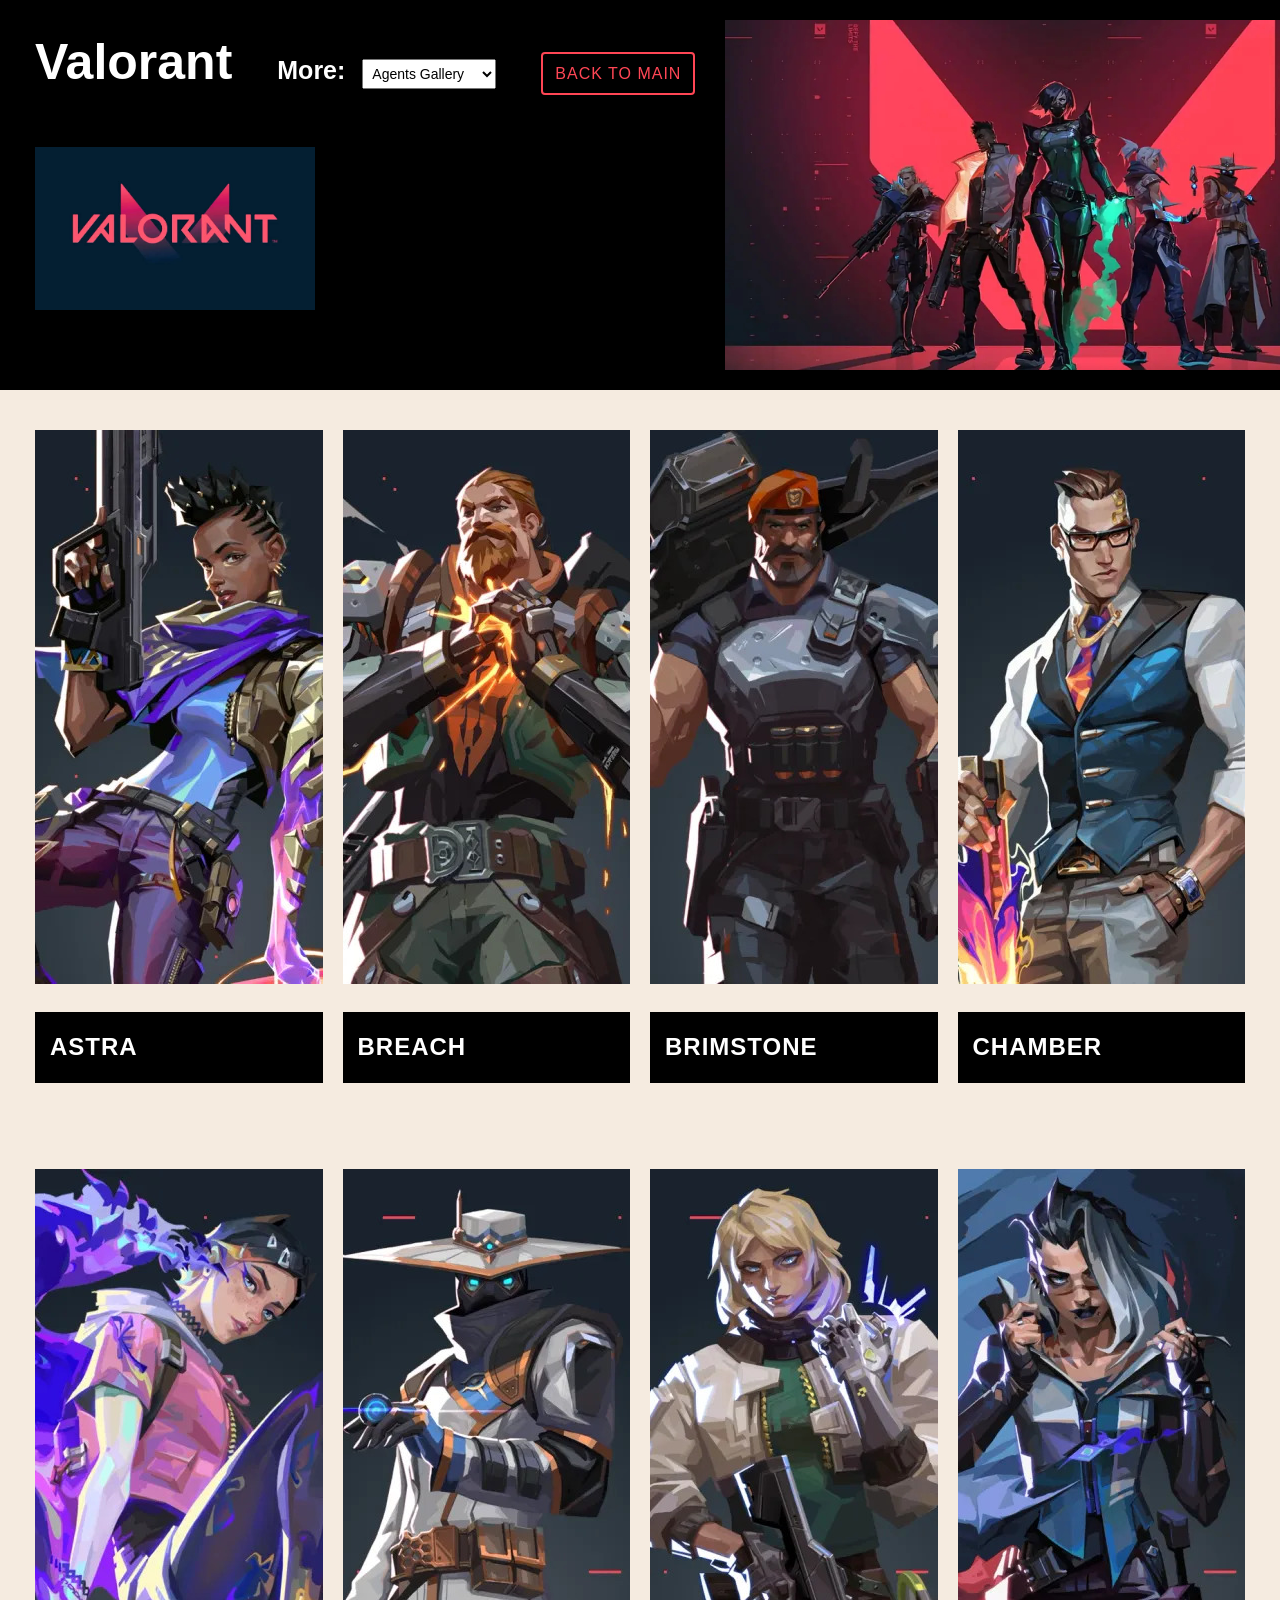
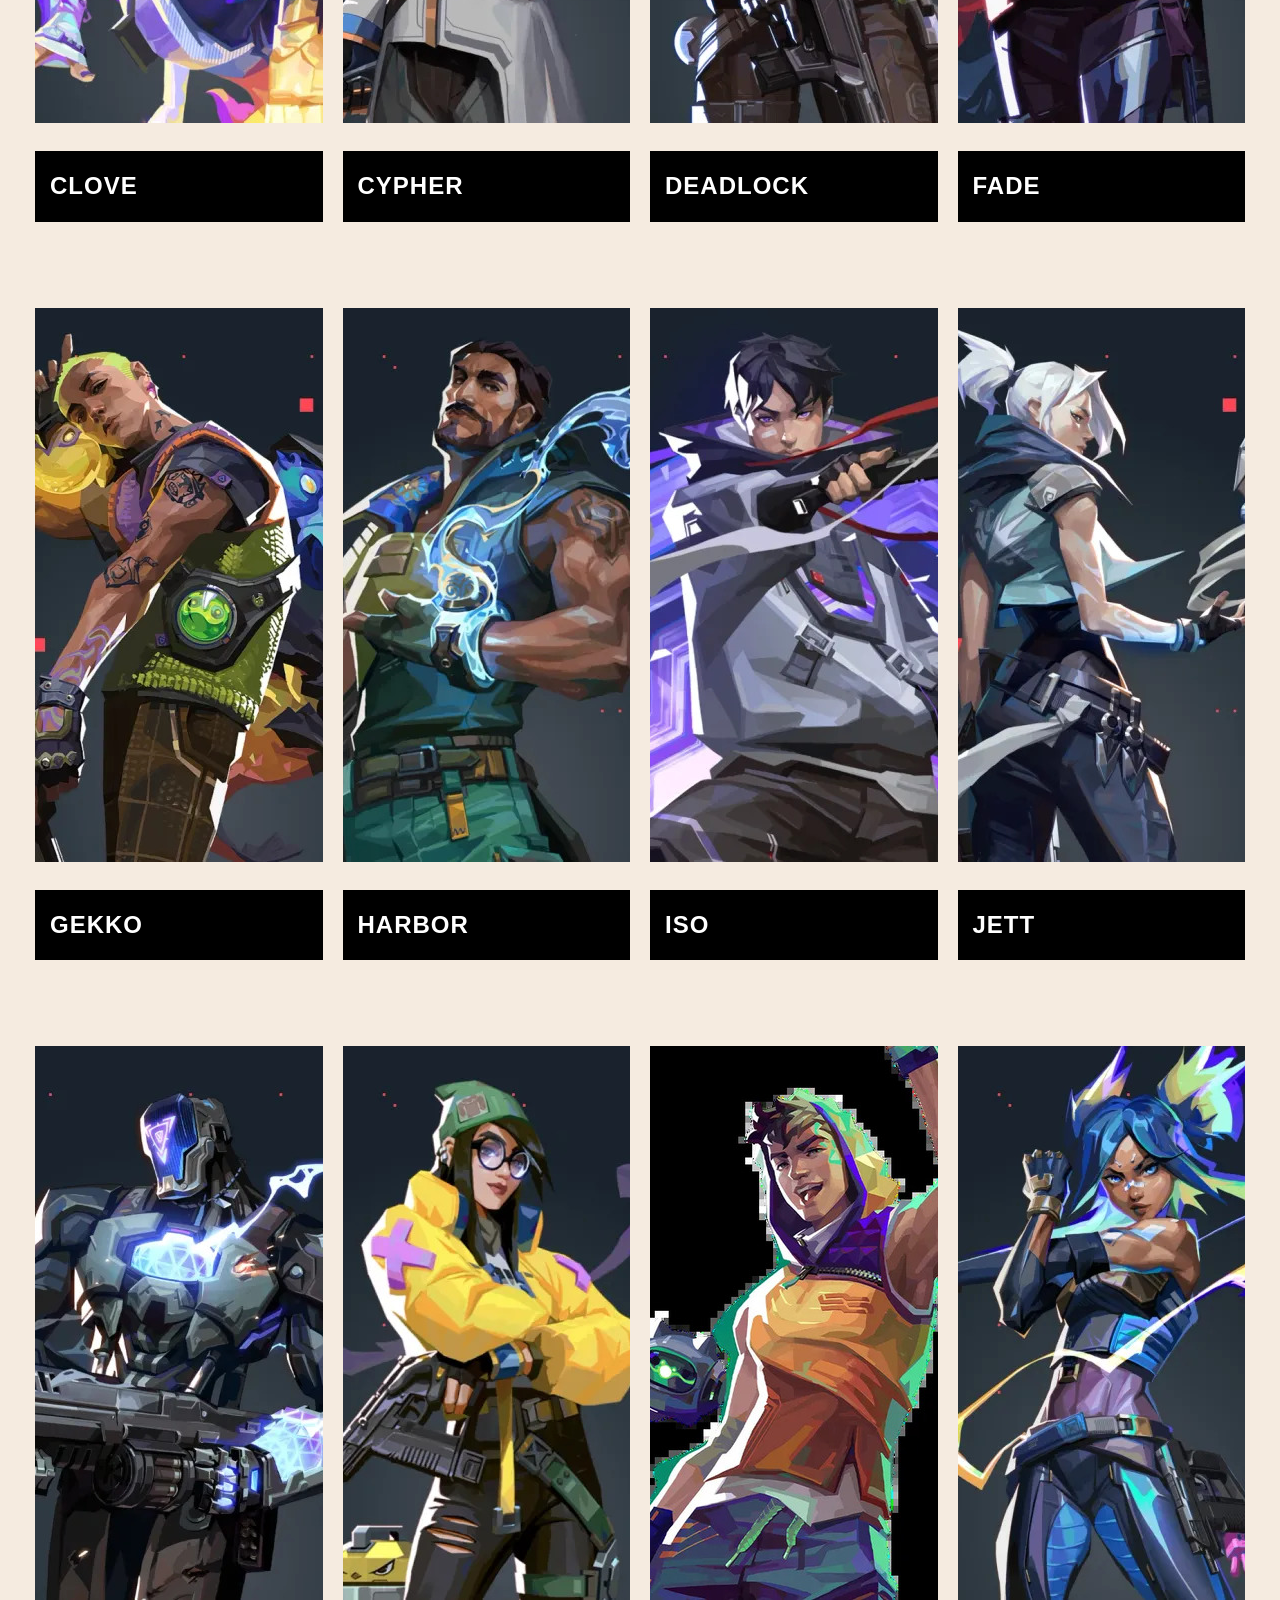
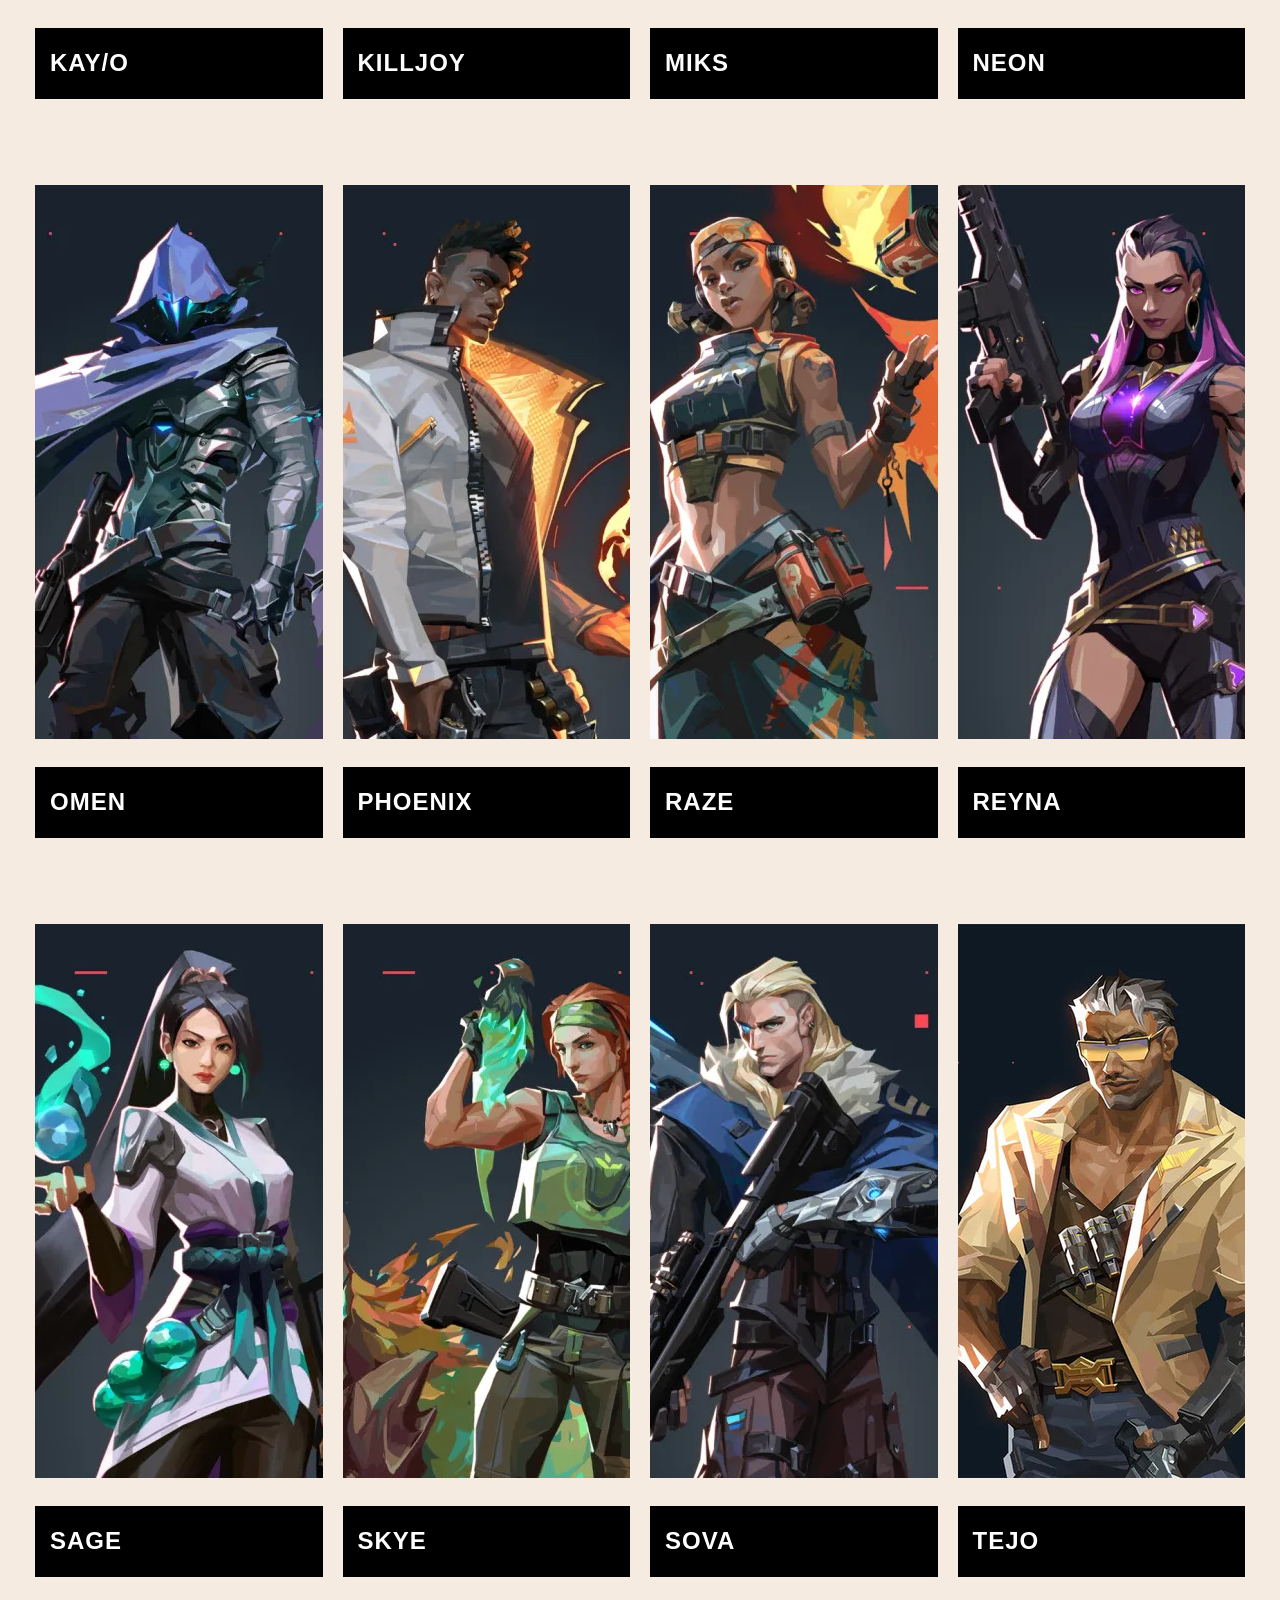
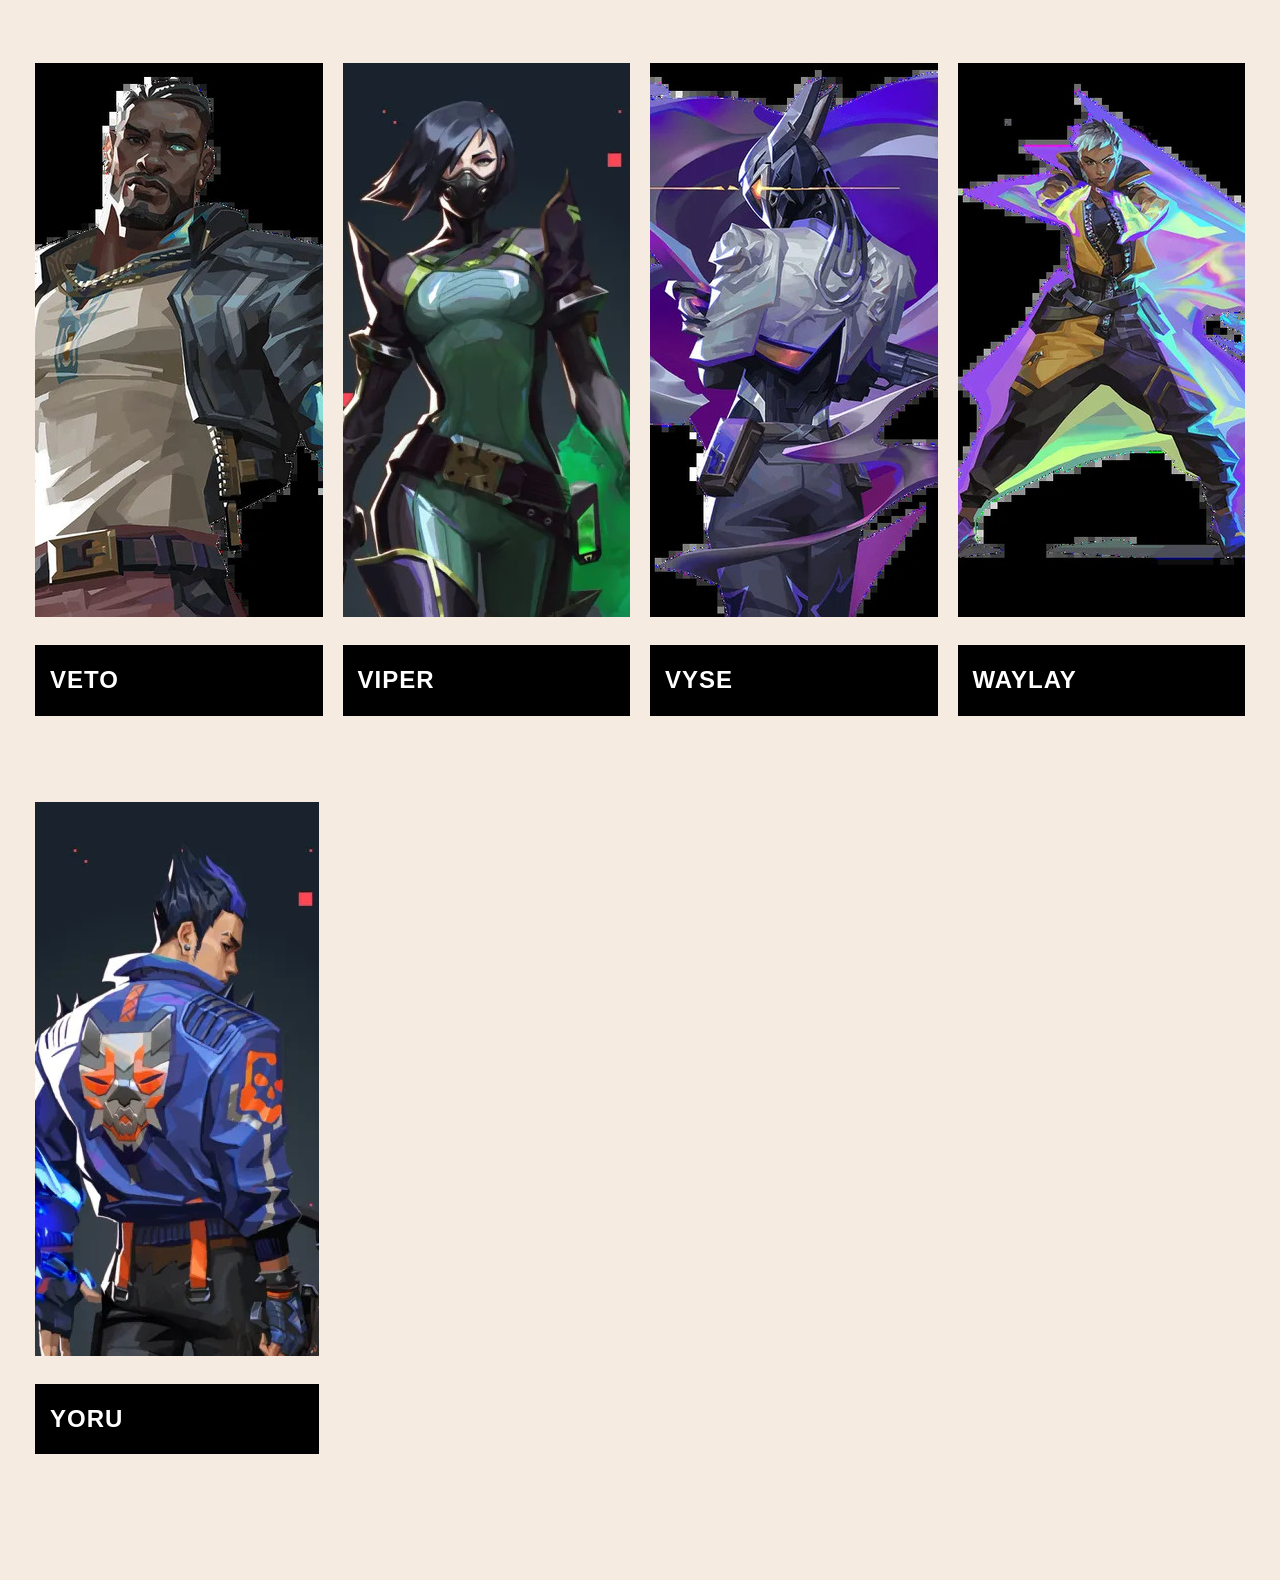
==== commit d1efc842: "Update agents.html" ====
--- a/agents.html
+++ b/agents.html
@@ -5,6 +5,7 @@
     <meta http-equiv="X-UA-Compatible" content="IE=edge">
     <meta name="viewport" content="width=device-width, initial-scale=1.0">
     <title>VALORANT - Maps & Lore</title>
+    <link rel="icon" type="image/jpeg" href="images/32.jpg">
     <link rel="stylesheet" href="style.css">
 </head>
 <body>
@@ -17,8 +18,8 @@
                     <select id="more-pages" class="more-pages" onchange="if (this.value) window.location.href=this.value;">
                         <option value="">-- Select Page --</option>
                         <option value="index.html">Home</option>
-                        <option value="agents.html">Agents Gallery</option>
-                        <option value="maps.html" selected>Maps</option>
+                        <option value="agents.html" selected>Agents Gallery</option>
+                        <option value="maps.html" >Maps</option>
                     </select>
                 </div>
                 <div style="margin-top: 5px;">
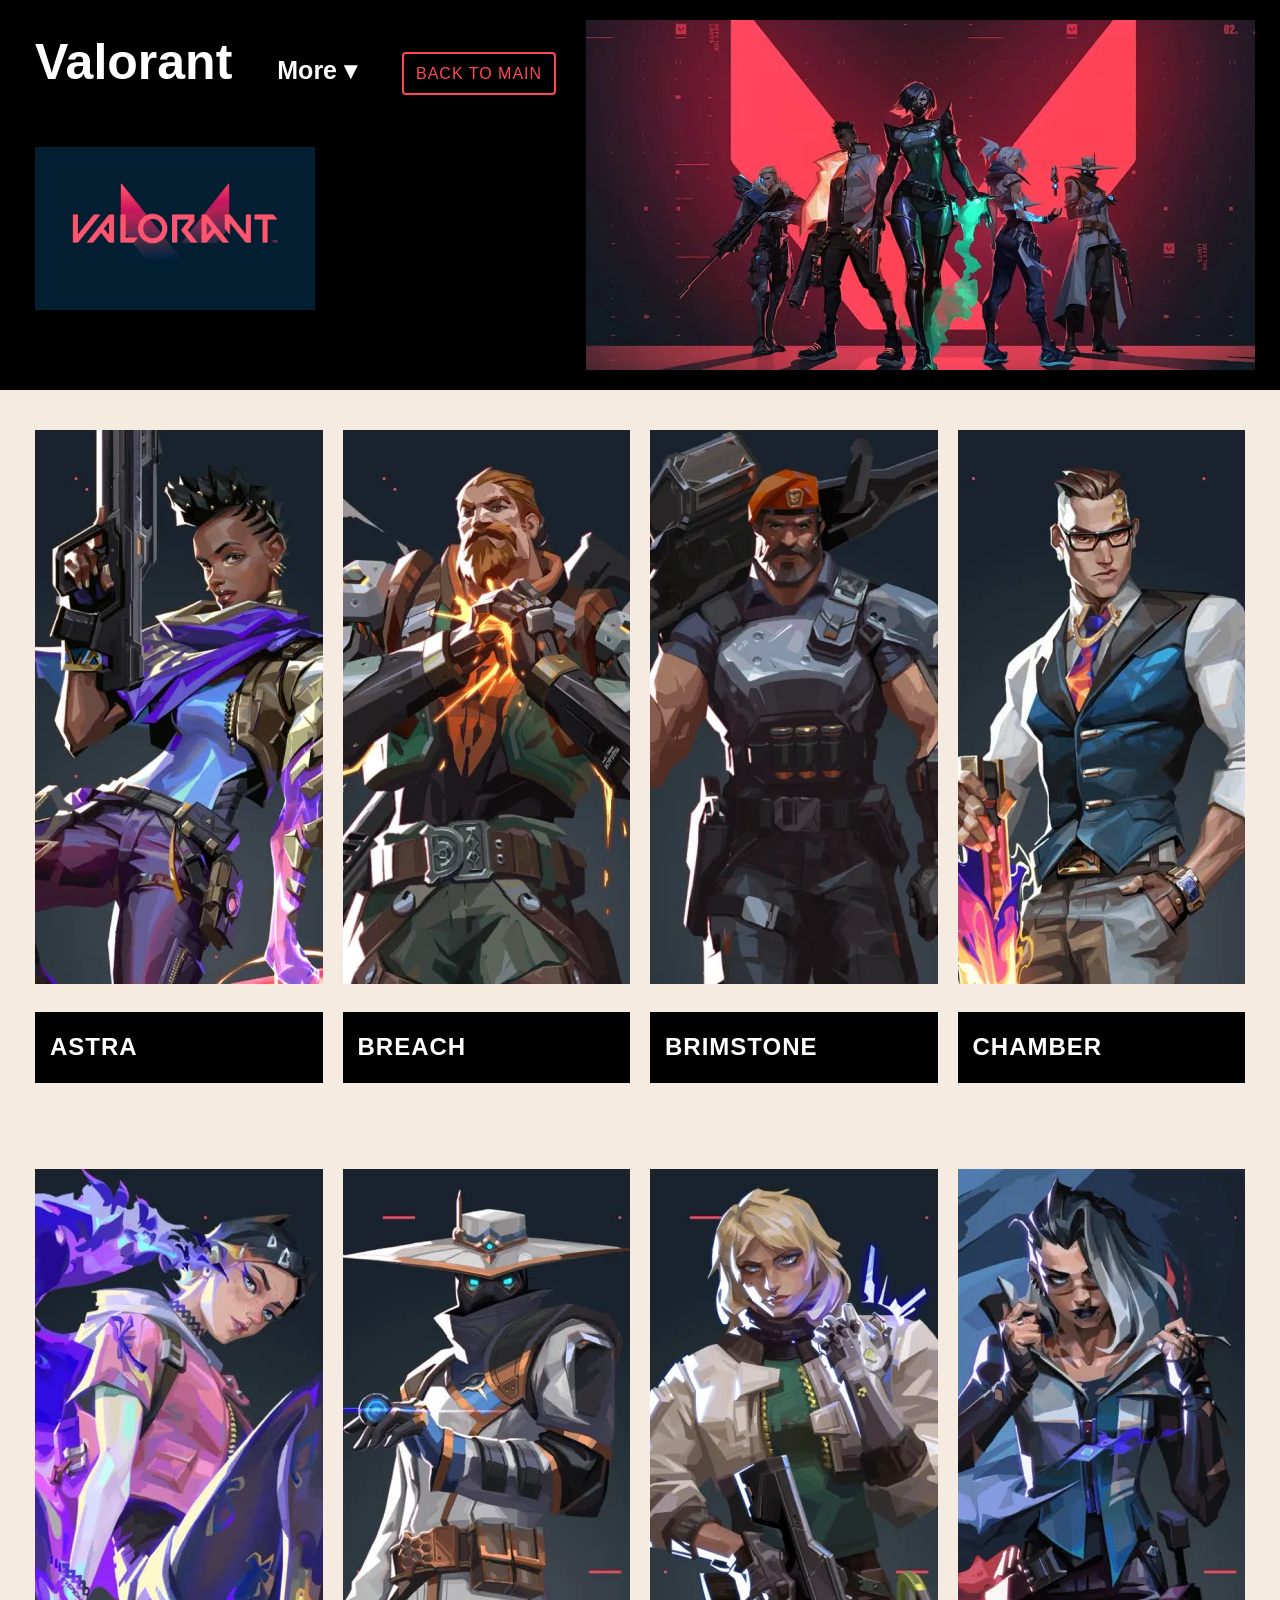
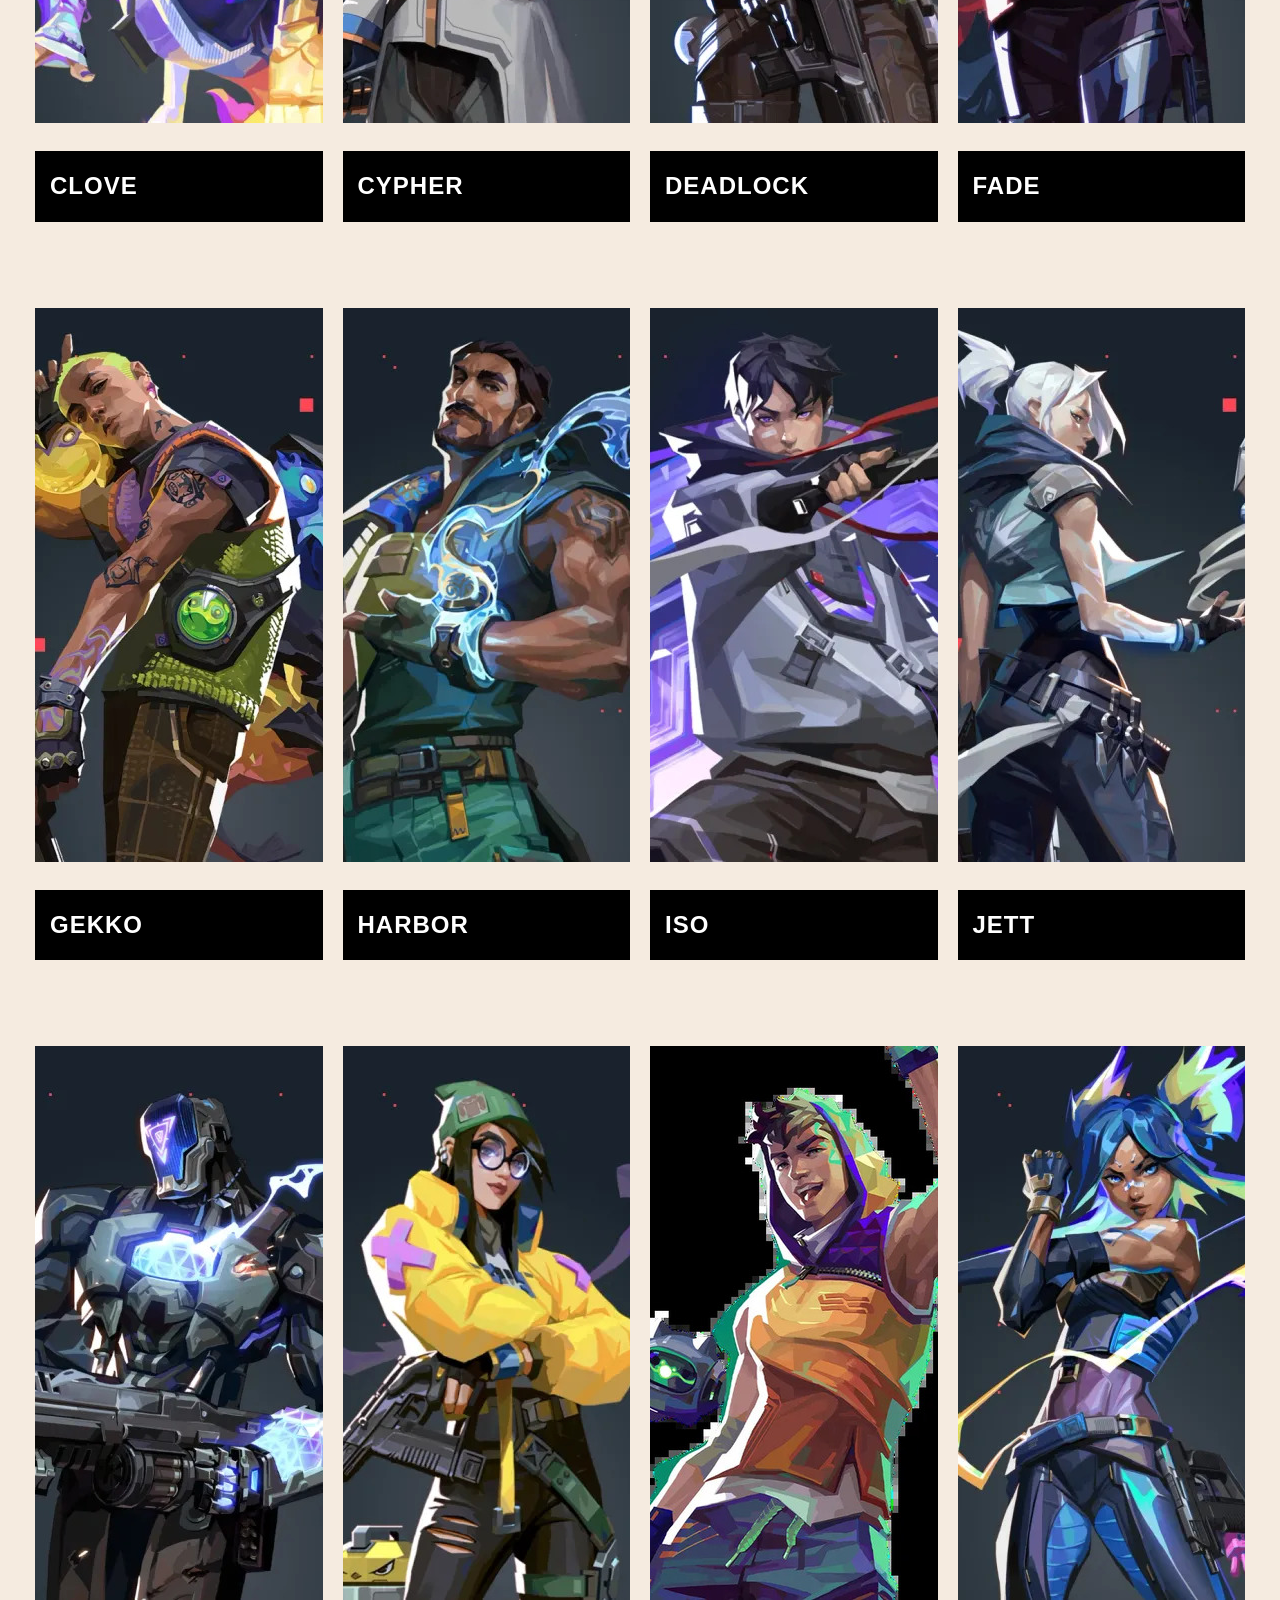
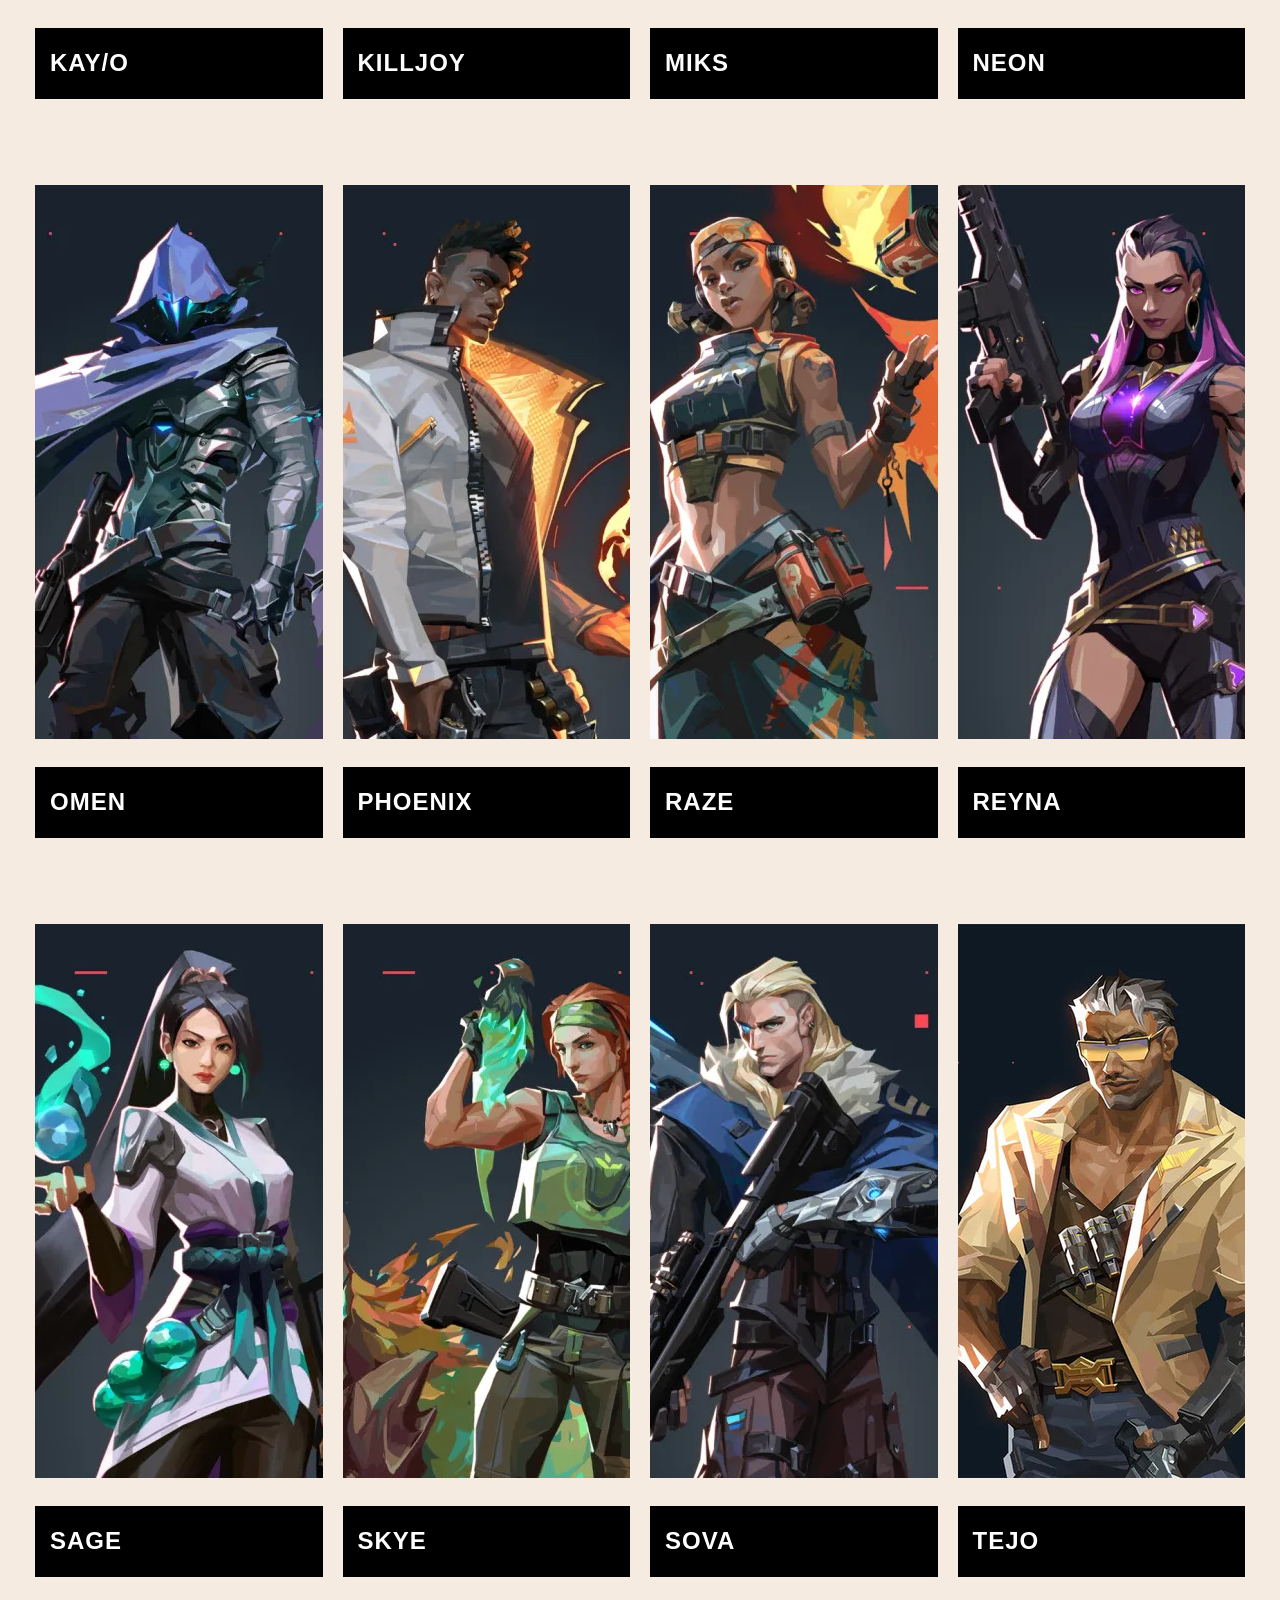
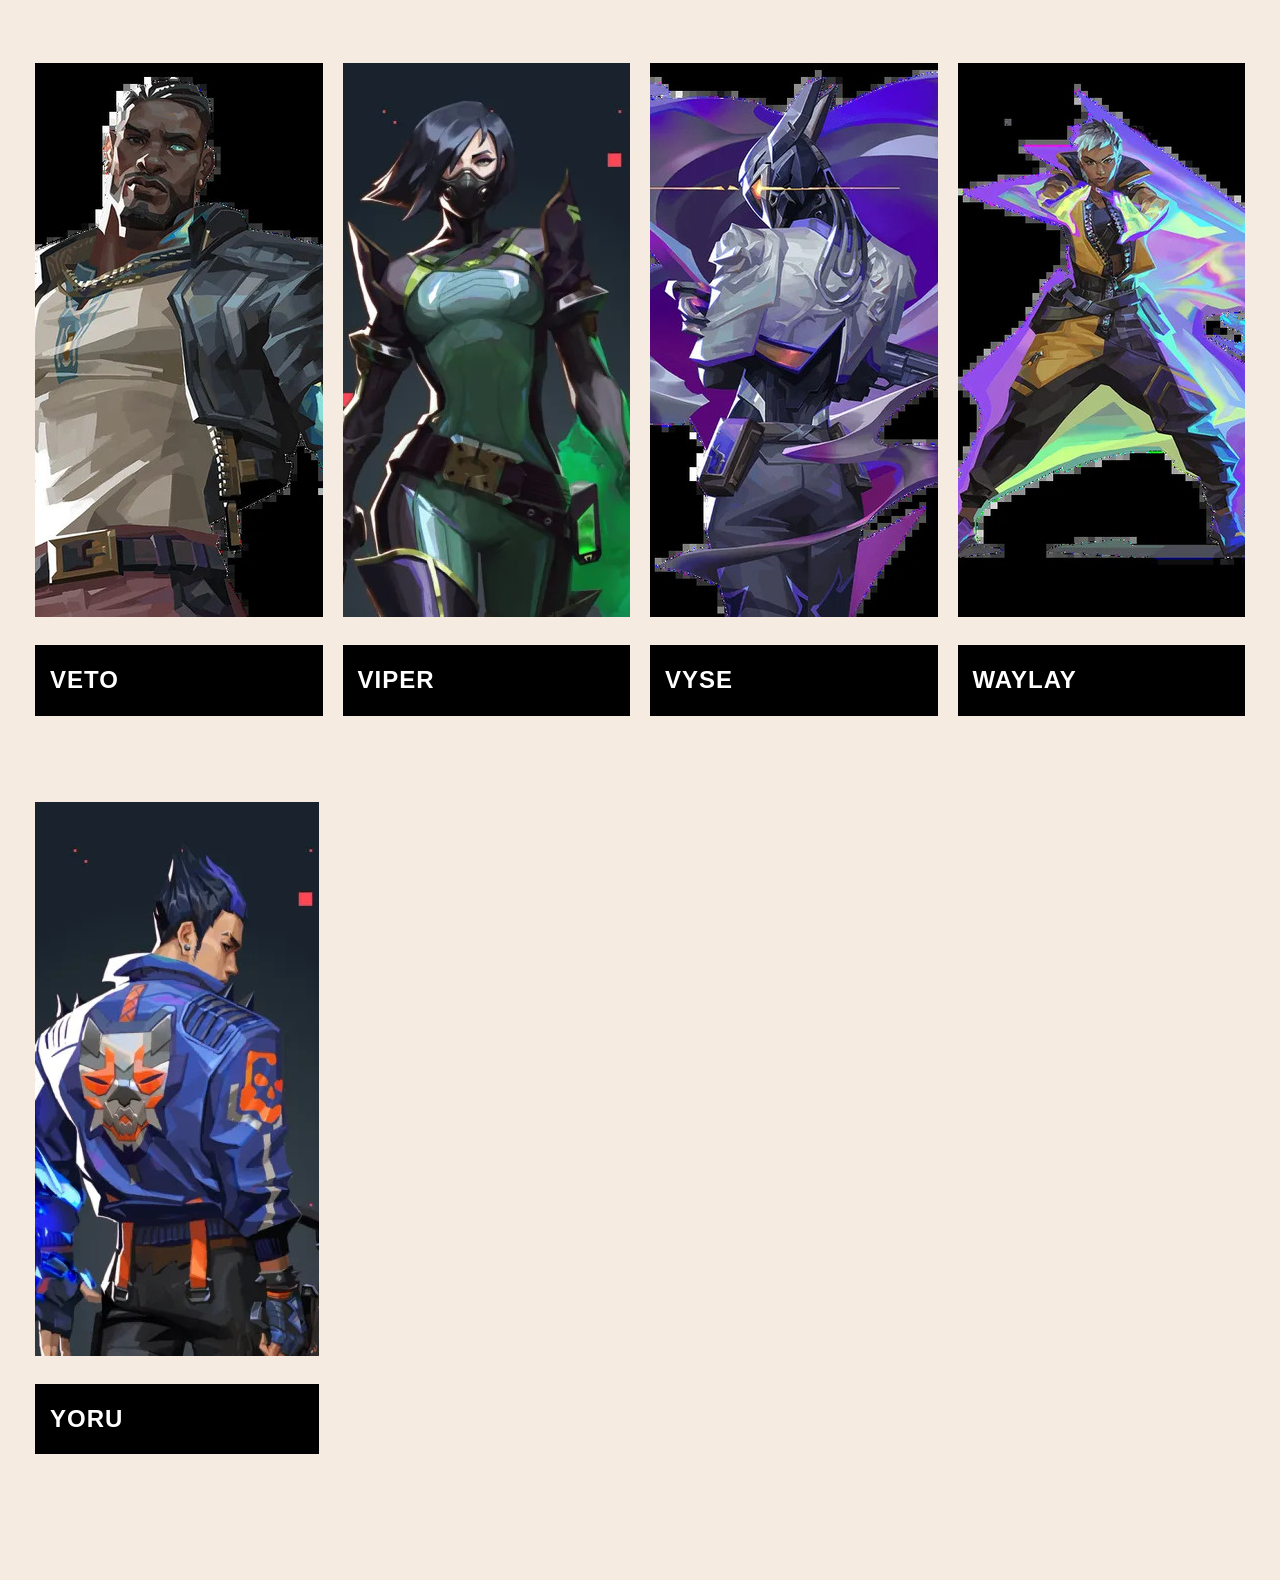
==== commit 9eb86326: "Enhance 'More' selection with styling and dropdown Updated the 'More' selection to include a styled " ====
--- a/agents.html
+++ b/agents.html
@@ -13,13 +13,18 @@
         <div class="head-banner">
             <div class="text">
                 <h1 id="main" style="font-size: 50px; margin: 0;">Valorant</h1>
-                <div class="more-select" style="font-size: 25px; font-weight: bold;">
-                    <label for="more-pages">More: </label>
-                    <select id="more-pages" class="more-pages" onchange="if (this.value) window.location.href=this.value;">
+                <div class="more-select" style="font-size: 25px; font-weight: bold; position: relative; display: inline-block;">
+                    <span style="color: #ffffff; cursor: pointer; transition: all 0.2s ease-in-out;"
+                    onmouseover="this.style.fontWeight='bold'; this.style.color='#ff4655';" 
+                    onmouseout="this.style.fontWeight='normal'; this.style.color='#ffffff';">
+                    More ▾
+                    </span>
+                    <select id="more-pages" class="more-pages" onchange="if (this.value) window.location.href=this.value;"
+                        style="position: absolute; top: 0; left: 0; width: 100%; height: 100%; opacity: 0; cursor: pointer;">
                         <option value="">-- Select Page --</option>
                         <option value="index.html">Home</option>
-                        <option value="agents.html" selected>Agents Gallery</option>
-                        <option value="maps.html" >Maps</option>
+                        <option value="agents.html">Agents Gallery</option>
+                        <option value="maps.html">Maps</option>
                     </select>
                 </div>
                 <div style="margin-top: 5px;">
